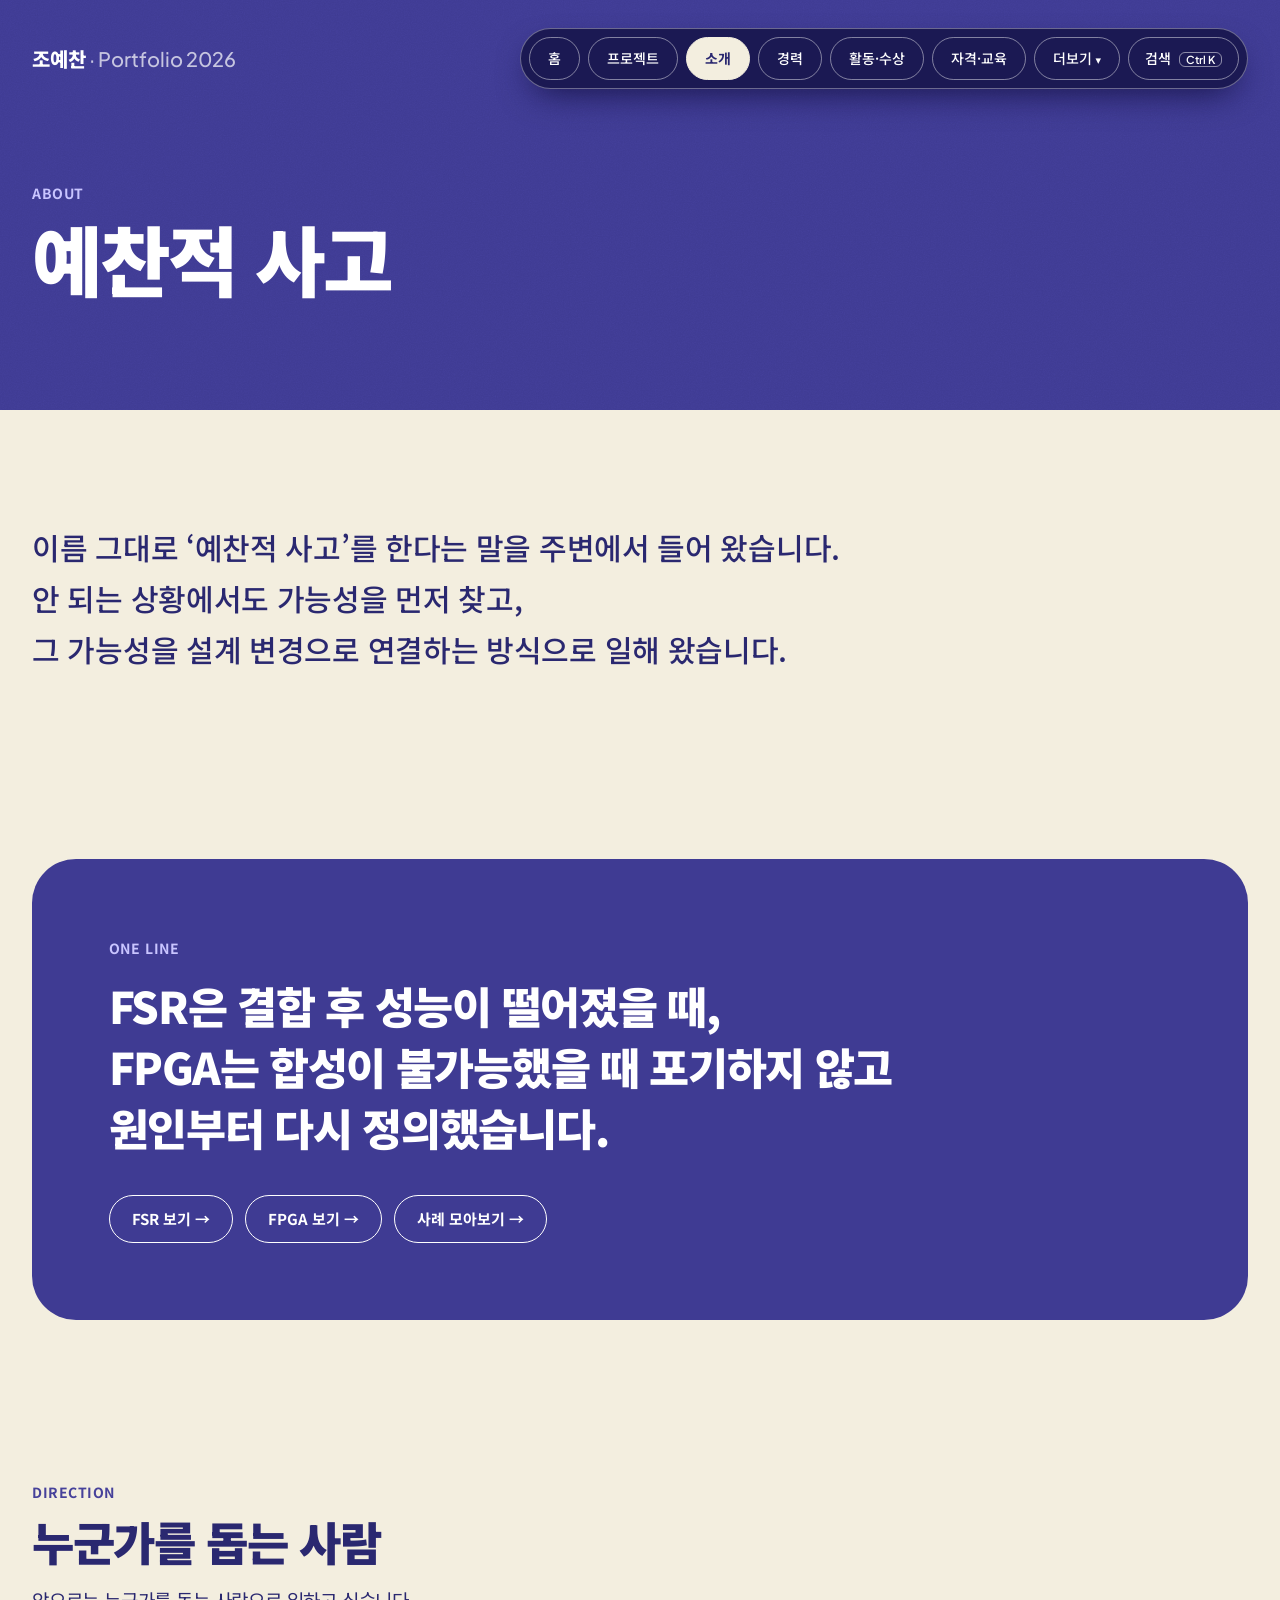
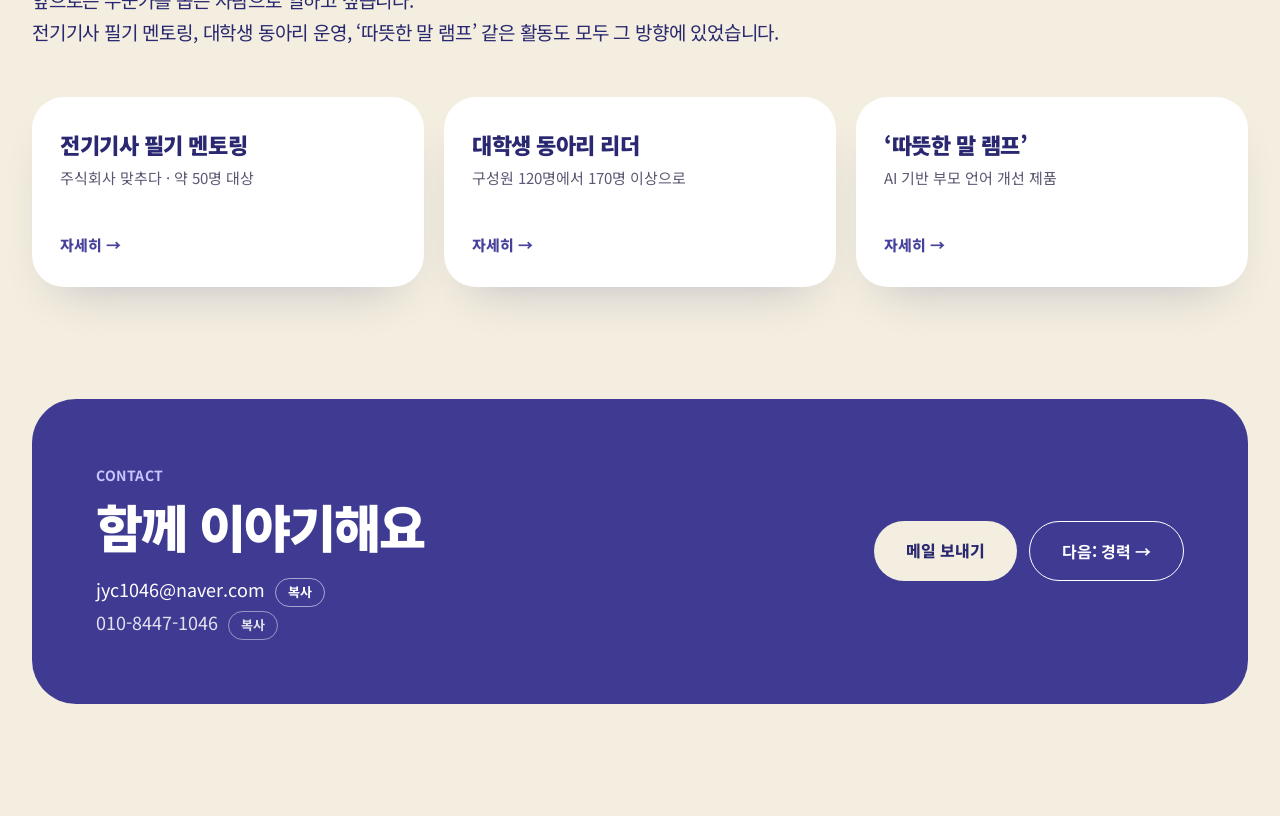
==== about.html @ 58391b8f "Add portfolio site" ====
<!doctype html>
<html lang="ko">
<head>
<meta charset="utf-8">
<meta name="viewport" content="width=device-width, initial-scale=1">
<title>조예찬 | 포트폴리오</title>
<meta name="description" content="RF·FPGA·반도체 소자·데이터 AI 프로젝트를 시뮬레이션과 실측으로 검증해 온 전기정보공학 학사 조예찬의 포트폴리오">
<link rel="preconnect" href="https://fonts.googleapis.com">
<link href="https://fonts.googleapis.com/css2?family=Noto+Sans+KR:wght@400;500;700;900&family=Plus+Jakarta+Sans:wght@500;700;800&display=swap" rel="stylesheet">
<link rel="stylesheet" href="style.css">
<link rel="stylesheet" href="extra.css">
</head>
<body data-page="about">
<div id="app"></div>
<noscript>이 사이트는 JavaScript가 필요합니다.</noscript>
<script src="data.js"></script>
<script src="data-extra.js"></script>
<script src="app.js"></script>
</body>
</html>
---- style.css ----
:root {
  color-scheme: light;
  --ground: #3F3B93;
  --cream: #F3EEDF;
  --ink: #2A2870;
  --text: #1C1B3A;
  --muted: #5B5873;
  --blue: #46419A;
  --line: #E4E0F3;
  --soft: #E6E3FA;
  --pass: #1F7A52;
  --pass-ink: #14583C;
  --pass-bg: #E3F5EC;
  --over: #C8372D;
  --over-bg: #FDECEA;
  --shadow: 0 24px 50px -24px rgba(42, 40, 112, .28);
  --font: "Noto Sans KR", "Pretendard", "Malgun Gothic", "Apple SD Gothic Neo", system-ui, sans-serif;
  --latin: "Plus Jakarta Sans", "Noto Sans KR", sans-serif;
}
* { box-sizing: border-box; }
html { scroll-behavior: smooth; scroll-padding-top: 24px; }
body { margin: 0; background: var(--cream); color: var(--text); font-family: var(--font); line-height: 1.75; font-size: 16px; word-break: keep-all; }
a { color: inherit; text-decoration: none; }
a:hover { opacity: .88; }
:focus-visible { outline: 3px solid #8E86FF; outline-offset: 3px; border-radius: 8px; }
img { max-width: 100%; display: block; }
h1, h2, h3, p, ul { margin: 0; }
.wrap { max-width: 1280px; margin: 0 auto; padding: 0 32px; }
.nb { display: inline-block; }

/* ---------- band (보라 상단) ---------- */
.band { position: relative; overflow: hidden; background: var(--ground); color: #fff; }
.band::after { content: ""; position: absolute; inset: 0; pointer-events: none; opacity: .13; mix-blend-mode: overlay;
  background-image: url("data:image/svg+xml;utf8,<svg xmlns='http://www.w3.org/2000/svg' width='300' height='300'><filter id='n'><feTurbulence type='fractalNoise' baseFrequency='.85' numOctaves='3' stitchTiles='stitch'/><feColorMatrix type='saturate' values='0'/></filter><rect width='300' height='300' filter='url(%23n)'/></svg>"); }
.band > .wrap { position: relative; z-index: 1; }
.deco { position: absolute; z-index: 0; right: 3%; top: 110px; bottom: -60px; width: 120px; height: calc(100% - 50px); }
@media (max-width: 1300px) { .deco { display: none; } }

.top { display: flex; align-items: center; justify-content: space-between; gap: 16px; flex-wrap: wrap; padding: 28px 0; }
.brand { font-family: var(--latin); font-weight: 800; font-size: 20px; }
.brand span { font-weight: 500; opacity: .7; }
.nav { position: relative; z-index: 3; display: flex; gap: 8px; flex-wrap: wrap; background: #1B1953; border: 1.5px solid rgba(255,255,255,.35); border-radius: 999px; padding: 8px; box-shadow: 0 14px 34px -12px rgba(10,8,50,.8); }
.nav a { color: #fff; border: 1.5px solid rgba(255,255,255,.45); border-radius: 999px; padding: 8px 18px; font-size: 14px; font-weight: 500; }
.nav a.on { color: var(--ink); background: var(--cream); border-color: var(--cream); font-weight: 700; }
.eyebrow { font-size: 14px; font-weight: 700; letter-spacing: .04em; color: #C9C5FF; }
.eyebrow.dark { color: var(--blue); }

.pagehead { padding: 64px 0 96px; }
.pagehead h1 { margin: 12px 0 14px; font-size: clamp(40px, 6vw, 88px); font-weight: 900; letter-spacing: -0.04em; line-height: 1.08; }
.pagehead p { max-width: 560px; font-size: 18px; color: rgba(255,255,255,.82); }

/* ---------- hero (home) ---------- */
.hero { padding: 64px 0 104px; }
.who { display: flex; align-items: center; gap: 18px; flex-wrap: wrap; }
.avatar { width: 88px; height: 88px; border-radius: 50%; object-fit: cover; object-position: center 15%; border: 3px solid var(--cream); box-shadow: 0 12px 30px -12px rgba(15,12,60,.6); background: #E6DFCB; }
.who b { display: block; font-size: 22px; font-weight: 900; letter-spacing: -0.02em; }
.pill-o { display: inline-block; margin-top: 4px; border: 1.5px solid rgba(255,255,255,.5); border-radius: 999px; padding: 3px 16px; font-size: 14px; font-weight: 500; }
.hero h1 { margin: 28px 0 24px; font-size: clamp(40px, 5.6vw, 80px); font-weight: 900; line-height: 1.12; letter-spacing: -0.035em; }
.hero .lead { max-width: 680px; margin-bottom: 28px; font-size: 18px; line-height: 1.85; color: rgba(255,255,255,.82); }
.tags-w { display: flex; gap: 10px; flex-wrap: wrap; margin-bottom: 40px; }
.tags-w span { background: rgba(255,255,255,.14); border-radius: 999px; padding: 5px 16px; font-size: 14px; font-weight: 700; }
.btns { display: flex; gap: 12px; flex-wrap: wrap; }
.btn { display: inline-block; border-radius: 999px; padding: 15px 32px; font-size: 16px; font-weight: 800; }
.btn.cream { background: var(--cream); color: var(--ink); }
.btn.line { color: #fff; border: 1.5px solid #fff; font-weight: 700; }
.btn.dark-line { color: var(--ink); border: 1.5px solid var(--ink); padding: 12px 26px; font-size: 15px; }
.btn:hover { transform: translateY(-1px); }

/* ---------- section ---------- */
section.sec { padding: 112px 0; }
section.sec.tight { padding: 72px 0 48px; }
section.sec.white { background: #fff; }
.sec h2.t { margin: 8px 0 14px; font-size: clamp(28px, 3.6vw, 48px); font-weight: 900; letter-spacing: -0.03em; color: var(--ink); line-height: 1.25; }
.sec .lead2 { max-width: 640px; font-size: 18px; color: #4A4763; margin-bottom: 48px; }

/* ---------- 직무별 보기 ---------- */
.dom { padding: 64px 0 24px; }
.dom-box { background: #fff; border-radius: 36px; padding: clamp(24px, 4vw, 48px); box-shadow: var(--shadow); }
.dom-box h2 { margin: 6px 0 20px; font-size: clamp(24px, 3vw, 36px); font-weight: 900; letter-spacing: -0.03em; color: var(--ink); line-height: 1.3; }
.chips { display: flex; gap: 10px; flex-wrap: wrap; }
.chip { font: inherit; cursor: pointer; border: 1.5px solid #CFCBE8; background: #fff; color: var(--ink); border-radius: 999px; padding: 10px 22px; font-size: 15px; font-weight: 700; transition: background .15s, color .15s, border-color .15s; }
.chip:hover { border-color: var(--ground); }
.chip[aria-pressed="true"] { background: var(--ground); border-color: var(--ground); color: #fff; }
.dom-out { margin-top: 24px; min-height: 84px; padding: 20px 24px; border-radius: 22px; background: #F3F1FC; }
.dom-out b { display: block; font-size: 15px; color: var(--blue); margin-bottom: 4px; }
.dom-out p { font-size: 16px; color: #3A3856; }
.dom-out a { color: var(--ground); font-weight: 800; }
.dom-mini { margin-bottom: 36px; }

/* 직무 필터가 걸리면 관련 없는 항목은 흐려진다 */
[data-d] { transition: opacity .25s, filter .25s, transform .25s; }
[data-d].dim { opacity: .25; filter: grayscale(.7); }
[data-d].hit { transform: translateY(-2px); }

/* ---------- loop ---------- */
.loop { position: relative; max-width: 900px; padding-bottom: 56px; }
.loop-g { display: grid; grid-template-columns: repeat(4, minmax(0, 1fr)); align-items: center; }
.loop-g div { margin: 0 10px; text-align: center; padding: 16px 4px; border-radius: 999px; font-size: clamp(13px, 1.6vw, 18px); font-weight: 800; white-space: nowrap; color: var(--ink); border: 2px solid var(--ink); }
.loop-g div.last { background: #CFF3E0; color: var(--pass-ink); border-color: var(--pass); }
.loop .back { position: absolute; left: 12.5%; right: 12.5%; bottom: 32px; height: 24px; border: 2px dashed var(--over); border-top: none; border-radius: 0 0 20px 20px; }
.loop .cap { position: absolute; left: 0; right: 0; bottom: 0; text-align: center; font-size: 14px; font-weight: 700; color: var(--over); }

/* ---------- stats ---------- */
/* 한 줄 배치: 폭이 모자라면 옆으로 스크롤됩니다 */
.stats, .mgrid { display: grid; grid-auto-flow: column; gap: 20px; overflow-x: auto; padding: 8px 4px 28px; margin: -8px -4px -12px; scroll-snap-type: x proximity; scrollbar-width: thin; }
.stats { grid-auto-columns: minmax(212px, 1fr); }
.stats > *, .mgrid > * { scroll-snap-align: start; }
.stat { background: #fff; border-radius: 28px; padding: 28px 26px 24px; box-shadow: var(--shadow); }
.stat .n { font-family: var(--latin); font-size: 28px; font-weight: 900; letter-spacing: -0.03em; color: var(--ink); line-height: 1.2; }
.stat .l { margin: 6px 0 20px; font-size: 14px; color: var(--muted); min-height: 42px; line-height: 1.5; }
.bar { position: relative; height: 12px; border-radius: 999px; background: #EFEAF8; margin-bottom: 10px; }
.bar i { display: block; height: 100%; border-radius: 999px; background: var(--pass); animation: grow 1.1s cubic-bezier(.2,.7,.2,1) both; }
.bar i.over { background: var(--over); } .bar i.blue { background: var(--blue); }
.bar b { position: absolute; top: -6px; bottom: -6px; width: 2px; border-radius: 2px; background: var(--text); }
.bar b.over { background: var(--over); }
@keyframes grow { from { width: 0; } }
.axis { display: flex; justify-content: space-between; gap: 8px; font-size: 12px; color: #6B6785; }
.axis em { font-style: normal; font-weight: 700; color: var(--text); }
.axis em.over { color: var(--over); }

/* ---------- project list (home) ---------- */
.prow { display: flex; flex-wrap: wrap; gap: 12px 32px; align-items: center; padding: 30px 0; border-top: 1.5px solid var(--line); }
.prow .no { flex: 0 0 56px; font-family: var(--latin); font-weight: 800; font-size: 20px; color: var(--blue); }
.prow .tt { flex: 1 1 320px; min-width: 0; }
.prow .tt b { display: block; font-size: clamp(20px, 2.4vw, 28px); font-weight: 900; letter-spacing: -0.02em; color: var(--ink); }
.prow .tt span { font-size: 15px; color: var(--muted); }
.prow .rs { flex: 1 1 300px; min-width: 0; font-size: 15px; font-weight: 700; color: var(--pass-ink); }
.prow .ar { font-size: 22px; color: var(--ink); }
.plist { display: flex; flex-direction: column; border-bottom: 1.5px solid var(--line); }

/* ---------- project cards ---------- */
.cards { display: grid; grid-template-columns: repeat(auto-fit, minmax(min(100%, 480px), 1fr)); gap: 32px; }
.card { display: flex; flex-direction: column; border-radius: 36px; padding: 16px 16px 32px; box-shadow: 0 30px 60px -28px rgba(42,40,112,.35); background: #fff; color: var(--text); }
.card.dark { background: var(--ground); color: #fff; }
.card .ph { position: relative; aspect-ratio: 16 / 10; border-radius: 24px; overflow: hidden; background: #EFEAF8; }
.card.dark .ph { background: rgba(255,255,255,.12); }
.card .ph img { position: absolute; inset: 0; width: 100%; height: 100%; object-fit: cover; }
.card .bd { padding: 28px 16px 0; display: flex; flex-direction: column; gap: 14px; }
.meta { display: flex; align-items: center; gap: 12px; flex-wrap: wrap; }
.meta .no { font-family: var(--latin); font-weight: 800; font-size: 15px; opacity: .6; }
.role { display: inline-block; border-radius: 999px; padding: 3px 14px; font-size: 13px; font-weight: 700; background: var(--soft); color: var(--ink); }
.card.dark .role { background: var(--cream); }
.meta .dt { font-size: 14px; opacity: .7; }
.card h2 { font-size: 28px; font-weight: 900; letter-spacing: -0.02em; line-height: 1.3; }
.card p { font-size: 16px; opacity: .88; }
.res { border-radius: 16px; padding: 12px 18px; font-size: 15px; font-weight: 700; background: var(--pass-bg); color: var(--pass-ink); }
.card.dark .res { background: #CFF3E0; }
.tg { display: flex; gap: 8px; flex-wrap: wrap; }
.tg span { border-radius: 999px; padding: 3px 14px; font-size: 13px; font-weight: 700; border: 1.5px solid #CFCBE8; }
.card.dark .tg span { border-color: rgba(255,255,255,.45); }
.card .more { font-size: 15px; font-weight: 800; margin-top: 6px; }
.dtags { display: flex; gap: 6px; flex-wrap: wrap; }
.dtags i { font-style: normal; font-size: 12px; font-weight: 800; color: var(--blue); background: #EEEBFB; border-radius: 6px; padding: 0 8px; }
.card.dark .dtags i { background: rgba(255,255,255,.18); color: #fff; }

/* ---------- more / contact ---------- */
.mgrid { grid-auto-columns: minmax(176px, 1fr); }
.mcard { display: flex; flex-direction: column; justify-content: space-between; gap: 24px; min-height: 170px; background: var(--ground); color: #fff; border-radius: 28px; padding: 22px; }
.mcard b { display: block; font-size: 20px; font-weight: 900; letter-spacing: -0.02em; line-height: 1.35; }
.mcard span { font-size: 15px; opacity: .8; }
.mcard em { font-style: normal; font-size: 15px; font-weight: 800; }
.contact { padding: 0 0 112px; }
.cbox { background: var(--ground); color: #fff; border-radius: 44px; padding: clamp(32px, 5vw, 72px); display: flex; flex-wrap: wrap; gap: 32px; align-items: center; justify-content: space-between; }
.cbox h2 { margin: 10px 0 18px; font-size: clamp(30px, 4vw, 56px); font-weight: 900; letter-spacing: -0.035em; line-height: 1.15; }
.cbox .li { font-size: 18px; }
.cbox .li.s { opacity: .85; }
.copy { font: inherit; cursor: pointer; background: transparent; border: 1.5px solid rgba(255,255,255,.55); color: #fff; border-radius: 999px; padding: 2px 12px; margin-left: 10px; font-size: 13px; font-weight: 700; }
.copy:hover { background: rgba(255,255,255,.14); }

/* ---------- 상세 ---------- */
.dhead { padding: 40px 0 72px; max-width: 960px; }
.dhead h1 { margin: 18px 0; font-size: clamp(34px, 5vw, 68px); font-weight: 900; letter-spacing: -0.035em; line-height: 1.12; }
.dhead p { font-size: 18px; color: rgba(255,255,255,.85); max-width: 700px; margin-bottom: 24px; }
.dhead .tg span { border-color: rgba(255,255,255,.5); font-size: 14px; }
.dhead .role { background: var(--cream); }
.dhead .sub { font-size: 14px; opacity: .75; margin-left: 10px; }
.kpis { margin-top: -40px; position: relative; z-index: 2; display: grid; grid-template-columns: repeat(auto-fit, minmax(220px, 1fr)); gap: 16px; }
.kpi { background: #fff; border-radius: 24px; padding: 22px 24px; box-shadow: 0 24px 50px -24px rgba(42,40,112,.3); }
.kpi .n { font-family: var(--latin); font-size: 30px; font-weight: 900; letter-spacing: -0.03em; color: var(--ink); }
.kpi .n.pass { color: var(--pass); }
.kpi .l { font-size: 14px; color: var(--muted); }
.kpi .bar { margin-top: 14px; }
.steps { max-width: 880px; margin: 0 auto; padding: 88px 0 24px; }
.step { display: flex; gap: 28px; }
.step .rail { display: flex; flex-direction: column; align-items: center; flex: 0 0 28px; }
.step .dot { width: 28px; height: 28px; border-radius: 50%; border: 5px solid var(--blue); background: #fff; }
.step .rail s { flex: 1; width: 2px; background: #D8D3EA; min-height: 24px; }
.step .bd { padding-bottom: 44px; flex: 1; min-width: 0; }
.step h3 { font-size: 13px; font-weight: 800; letter-spacing: .08em; color: var(--blue); margin-bottom: 6px; }
.step p { font-size: 18px; white-space: pre-line; }
.step.cause .dot, .step.over .dot { border-color: var(--over); } .step.cause h3, .step.over h3 { color: var(--over); }
.step.result .dot { border-color: var(--pass); background: var(--pass); } .step.result h3 { color: var(--pass); }
.dsec { padding: 72px 0 24px; }
.dsec h2 { margin: 8px 0 28px; font-size: clamp(26px, 3vw, 40px); font-weight: 900; letter-spacing: -0.03em; color: var(--ink); }
.dsec .lead3 { max-width: 720px; margin: -10px 0 36px; font-size: 17px; color: #4A4763; }
.gal { display: grid; grid-template-columns: repeat(auto-fit, minmax(min(100%, 380px), 1fr)); gap: 24px; }
.gal figure { margin: 0; }
.gal .gph { position: relative; aspect-ratio: 3 / 2; border-radius: 28px; overflow: hidden; background: var(--soft); }
.gal .gph img { position: absolute; inset: 0; width: 100%; height: 100%; object-fit: cover; cursor: zoom-in; }
.gal figcaption { margin-top: 10px; font-size: 15px; font-weight: 700; color: var(--ink); }
.gnote { margin-top: 24px; max-width: 760px; font-size: 16px; color: #4A4763; }
.ba { display: grid; grid-template-columns: repeat(auto-fit, minmax(min(100%, 420px), 1fr)); gap: 24px; }
.ba > div { border-radius: 32px; padding: 32px 32px 28px; }
.ba .b { background: var(--over-bg); } .ba .a { background: var(--pass-bg); }
.ba .tag { display: inline-block; border-radius: 999px; padding: 3px 14px; font-size: 13px; font-weight: 800; color: #fff; }
.ba .b .tag { background: var(--over); } .ba .a .tag { background: var(--pass); }
.ba h3 { margin: 14px 0 8px; font-size: 24px; font-weight: 900; letter-spacing: -0.02em; }
.ba .b h3 { color: #7F1F18; } .ba .a h3 { color: var(--pass-ink); }
.ba p { font-size: 15px; line-height: 1.8; }
.pipe { display: flex; flex-wrap: wrap; gap: 12px; }
.pipe div { display: flex; align-items: center; gap: 12px; background: #fff; border-radius: 999px; padding: 12px 24px 12px 14px; box-shadow: 0 14px 34px -20px rgba(42,40,112,.35); font-size: 15px; font-weight: 700; color: var(--ink); }
.pipe span { flex: 0 0 28px; height: 28px; border-radius: 50%; background: var(--ground); color: #fff; font-family: var(--latin); font-size: 13px; font-weight: 800; display: flex; align-items: center; justify-content: center; }
.issues { display: grid; grid-template-columns: repeat(auto-fit, minmax(min(100%, 360px), 1fr)); gap: 20px; }
.issue { background: #fff; border-radius: 28px; padding: 28px; box-shadow: 0 24px 50px -28px rgba(42,40,112,.3); display: flex; flex-direction: column; gap: 14px; }
.issue h3 { font-size: 20px; font-weight: 900; letter-spacing: -0.02em; color: var(--ink); line-height: 1.4; }
.issue small { display: block; font-size: 12px; font-weight: 800; letter-spacing: .08em; }
.issue .p small { color: var(--over); } .issue .f small { color: var(--blue); }
.issue p { font-size: 15px; color: #3A3856; }
.issue .r { background: var(--pass-bg); border-radius: 14px; padding: 10px 14px; font-size: 14px; font-weight: 700; color: var(--pass-ink); }
.endband { background: var(--ground); color: #fff; border-radius: 40px; padding: clamp(28px, 5vw, 64px); }
.endband .eyebrow { margin-bottom: 14px; }
.endband p.big { font-size: clamp(20px, 2.4vw, 30px); font-weight: 700; line-height: 1.55; letter-spacing: -0.01em; max-width: 900px; }
.endband ul { padding-left: 20px; font-size: 16px; line-height: 1.9; opacity: .92; }
.endband h3 { font-size: 22px; font-weight: 900; margin-bottom: 10px; }
.two { display: grid; grid-template-columns: repeat(auto-fit, minmax(min(100%, 380px), 1fr)); gap: 32px 56px; margin-top: 20px; }
.endband .btns { margin-top: 32px; }
.endband .btn { padding: 14px 30px; font-size: 15px; }
#lb { width: min(1100px, calc(100% - 20px)); border: none; border-radius: 20px; padding: 16px; text-align: center; }
#lb img { margin: 0 auto; max-height: 78vh; width: auto; border-radius: 12px; }
#lb p { margin-top: 10px; color: var(--muted); }
#lb::backdrop { background: rgba(8,14,28,.6); }

/* ---------- 목록형 페이지 ---------- */
.rows { display: flex; flex-direction: column; gap: 32px; }
.row { display: flex; flex-wrap: wrap; gap: 20px 56px; background: #fff; border-radius: 36px; padding: clamp(28px, 4vw, 56px); box-shadow: 0 30px 60px -32px rgba(42,40,112,.3); }
.row .when { flex: 0 0 220px; }
.row .when b { display: block; font-family: var(--latin); font-size: 22px; font-weight: 800; color: var(--blue); }
.row .when .role { margin-top: 10px; }
.row .bd { flex: 1 1 440px; min-width: 0; }
.row h2 { font-size: clamp(22px, 2.6vw, 32px); font-weight: 900; letter-spacing: -0.025em; color: var(--ink); line-height: 1.35; margin-bottom: 12px; }
.row p { font-size: 18px; color: #3A3856; }
.awards { display: grid; grid-template-columns: repeat(auto-fit, minmax(min(100%, 300px), 1fr)); gap: 24px; }
.award { display: flex; flex-direction: column; gap: 20px; min-height: 240px; background: var(--ground); color: #fff; border-radius: 36px; padding: 32px; }
.award .w { font-family: var(--latin); font-size: 16px; font-weight: 700; opacity: .8; }
.award b { font-size: 26px; font-weight: 900; line-height: 1.4; letter-spacing: -0.02em; }
.award span { margin-top: auto; font-size: 15px; opacity: .8; }
.club { background: #fff; border-radius: 36px; padding: clamp(28px, 4vw, 56px); box-shadow: 0 30px 60px -32px rgba(42,40,112,.3); }
.club .w { font-family: var(--latin); font-size: 20px; font-weight: 800; color: var(--blue); }
.club p { margin-top: 12px; max-width: 860px; font-size: 19px; color: #3A3856; }
.club .ks { display: grid; grid-template-columns: repeat(auto-fit, minmax(min(100%, 180px), 1fr)); gap: 16px; margin-top: 36px; }
.club .ks div { background: #F3EEFA; border-radius: 24px; padding: 20px 22px; }
.club .ks b { display: block; font-family: var(--latin); font-size: 26px; font-weight: 900; letter-spacing: -0.03em; color: var(--ink); }
.club .ks span { font-size: 14px; color: var(--muted); }
.etc { display: flex; gap: 12px; flex-wrap: wrap; }
.etc div { background: #fff; border-radius: 999px; padding: 12px 24px; font-size: 16px; font-weight: 700; color: var(--ink); box-shadow: 0 12px 30px -18px rgba(42,40,112,.3); }
.certs { background: #fff; border-radius: 36px; padding: 8px clamp(24px, 4vw, 56px); box-shadow: 0 30px 60px -32px rgba(42,40,112,.3); }
.cert { display: flex; flex-wrap: wrap; gap: 8px 32px; align-items: baseline; justify-content: space-between; padding: 22px 0; border-bottom: 1.5px solid #ECE8F6; }
.cert:last-child { border-bottom: none; }
.cert b { flex: 1 1 280px; font-size: 20px; font-weight: 800; color: var(--ink); letter-spacing: -0.01em; }
.cert span { font-size: 15px; color: var(--muted); }
.cert time { flex: 0 0 120px; font-family: var(--latin); font-size: 15px; font-weight: 700; color: var(--blue); text-align: right; }
.edus { display: grid; grid-template-columns: repeat(auto-fit, minmax(min(100%, 340px), 1fr)); gap: 24px; }
.edu { background: var(--ground); color: #fff; border-radius: 32px; padding: 30px; display: flex; flex-direction: column; gap: 10px; }
.edu .m { display: flex; gap: 12px; flex-wrap: wrap; align-items: center; font-size: 14px; opacity: .85; }
.edu .m b { font-family: var(--latin); font-weight: 700; }
.edu .m i { font-style: normal; border: 1.5px solid rgba(255,255,255,.5); border-radius: 999px; padding: 0 12px; font-weight: 700; }
.edu h3 { font-size: 22px; font-weight: 900; letter-spacing: -0.02em; line-height: 1.4; }
.edu p { font-size: 15px; opacity: .85; }

/* about */
.about-p { max-width: 860px; font-size: clamp(20px, 2.4vw, 30px); font-weight: 500; line-height: 1.7; letter-spacing: -0.01em; color: var(--ink); }
.oneline { background: var(--ground); color: #fff; border-radius: 44px; padding: clamp(32px, 6vw, 88px); }
.oneline p { margin-top: 16px; max-width: 960px; font-size: clamp(24px, 3.4vw, 46px); font-weight: 900; line-height: 1.4; letter-spacing: -0.03em; }
.oneline .btns { margin-top: 36px; }
.oneline .btn { padding: 10px 22px; font-size: 15px; }
.lcards { display: grid; grid-template-columns: repeat(auto-fit, minmax(min(100%, 280px), 1fr)); gap: 20px; }
.lcard { display: flex; flex-direction: column; justify-content: space-between; gap: 28px; min-height: 190px; background: #fff; border-radius: 32px; padding: 28px; box-shadow: 0 24px 50px -28px rgba(42,40,112,.3); }
.lcard b { display: block; font-size: 22px; font-weight: 900; letter-spacing: -0.02em; color: var(--ink); }
.lcard span { font-size: 15px; color: var(--muted); }
.lcard em { font-style: normal; font-size: 15px; font-weight: 800; color: var(--blue); }

.next { background: var(--ground); color: #fff; border-radius: 44px; padding: clamp(32px, 5vw, 64px); display: flex; flex-wrap: wrap; gap: 24px; align-items: center; justify-content: space-between; }
.next b { font-size: clamp(22px, 2.6vw, 32px); font-weight: 900; letter-spacing: -0.02em; }

@media (max-width: 720px) {
  section.sec { padding: 68px 0; }
  .wrap { padding: 0 20px; }
  .step { gap: 18px; }
  .row .when { flex-basis: 100%; }
}
@media (prefers-reduced-motion: reduce) {
  *, *::before, *::after { animation: none !important; transition: none !important; }
  html { scroll-behavior: auto; }
}
@media print {
  .nav, .btns, .dom, .copy { display: none; }
  .band { background: #fff !important; color: #000; }
  .band::after { display: none; }
  section.sec { padding: 24px 0; break-inside: avoid; }
}
---- extra.css ----
/* 기능별 추가 스타일: 더보기, 검색, 검증 배지, 역할 박스, Q&A, 사례, 매트릭스, 타임라인, 증빙, 발표 모드, 한 장 요약 */

/* 더보기 메뉴와 검색 버튼 */
.nav details.more { position: relative; }
.nav details.more summary { list-style: none; cursor: pointer; color: #fff; border: 1.5px solid rgba(255,255,255,.45); border-radius: 999px; padding: 8px 18px; font-size: 14px; font-weight: 500; }
.nav details.more summary::-webkit-details-marker { display: none; }
.nav details.more summary::after { content: " ▾"; font-size: 11px; }
.nav details.more summary.on { background: var(--cream); color: var(--ink); border-color: var(--cream); font-weight: 700; }
.nav .menu { position: absolute; z-index: 20; right: 0; top: calc(100% + 12px); min-width: 250px; background: #1B1953; border: 1.5px solid rgba(255,255,255,.35); border-radius: 22px; padding: 8px; box-shadow: 0 24px 50px -12px rgba(10,8,50,.8); display: flex; flex-direction: column; }
.nav .menu a { border: 0; border-radius: 14px; padding: 10px 14px; font-size: 14px; }
.nav .menu a:hover { background: rgba(255,255,255,.12); opacity: 1; }
.sbtn { font: inherit; cursor: pointer; background: transparent; color: #fff; border: 1.5px solid rgba(255,255,255,.45); border-radius: 999px; padding: 8px 16px; font-size: 14px; font-weight: 500; }
.sbtn kbd { font: 600 11px var(--latin); border: 1px solid rgba(255,255,255,.5); border-radius: 6px; padding: 0 6px; margin-left: 4px; }

/* ② 검증 수준 배지 */
.vbs { display: inline-flex; gap: 6px; flex-wrap: wrap; vertical-align: middle; margin-left: 6px; }
.vb { display: inline-block; border-radius: 999px; padding: 0 12px; font-size: 12.5px; font-weight: 800; border: 1.5px solid var(--ink); color: var(--ink); background: #fff; line-height: 1.7; }
.vb.pass { background: var(--pass-bg); border-color: var(--pass); color: var(--pass-ink); }
.card.dark .vb { background: transparent; border-color: rgba(255,255,255,.6); color: #fff; }
.card.dark .vb.pass { background: #CFF3E0; border-color: #CFF3E0; color: var(--pass-ink); }
.card .vbs { margin-left: 0; }
.case .vbs { margin-left: 0; }

/* ③ 역할 · 검증 박스 */
.info { margin-top: 28px; display: grid; grid-template-columns: repeat(auto-fit, minmax(min(100%, 380px), 1fr)); gap: 20px; }
.ibox { background: #fff; border-radius: 28px; padding: 28px 30px; box-shadow: 0 24px 50px -28px rgba(42,40,112,.3); }
.ibox small { font-size: 12px; font-weight: 800; letter-spacing: .08em; color: var(--blue); }
.ibox p { font-size: 16px; color: #3A3856; }
.ibox .who2 { margin: 8px 0 10px; font-size: 17px; color: var(--ink); }
.ibox ul { padding-left: 20px; margin: 0; font-size: 16px; color: #3A3856; line-height: 1.85; }
.ibox .oth { margin-top: 10px; font-size: 14px; color: var(--muted); }

/* ⑧ 예상 질문 */
.draft { margin-left: 10px; font-size: 12px; font-weight: 700; color: #7A6B2E; background: #FFF4CC; border-radius: 999px; padding: 1px 10px; letter-spacing: 0; }
.qa details { background: #fff; border-radius: 22px; padding: 4px 26px; margin-bottom: 12px; box-shadow: 0 16px 36px -24px rgba(42,40,112,.3); }
.qa summary { cursor: pointer; list-style: none; padding: 18px 0; font-size: 18px; font-weight: 800; color: var(--ink); display: flex; justify-content: space-between; gap: 16px; }
.qa summary::-webkit-details-marker { display: none; }
.qa summary::after { content: "+"; font-size: 24px; line-height: 1; color: var(--blue); }
.qa details[open] summary::after { content: "−"; }
.qa details p { padding: 0 0 22px; font-size: 17px; color: #3A3856; max-width: 880px; }

/* 이전 · 다음 */
.pn { display: grid; grid-template-columns: 1fr 1fr; gap: 16px; }
.pn a { display: block; background: #fff; border-radius: 24px; padding: 20px 24px; box-shadow: 0 16px 36px -24px rgba(42,40,112,.3); }
.pn small { display: block; font-size: 13px; color: var(--muted); }
.pn b { font-size: 17px; font-weight: 800; color: var(--ink); line-height: 1.4; }
@media (max-width: 640px) { .pn { grid-template-columns: 1fr; } }

/* ④ 사례 모음 */
.cases { display: flex; flex-direction: column; gap: 24px; }
.case { display: block; background: #fff; border-radius: 32px; padding: clamp(22px, 3vw, 36px); box-shadow: 0 24px 50px -28px rgba(42,40,112,.3); }
.case .ch { display: flex; flex-wrap: wrap; align-items: center; gap: 12px; margin-bottom: 18px; }
.case .ch .no { font-family: var(--latin); font-weight: 800; color: var(--blue); }
.case .ch b { font-size: 22px; font-weight: 900; letter-spacing: -0.02em; color: var(--ink); }
.cg { display: grid; grid-template-columns: 1fr auto 1fr auto 1fr; gap: 14px; align-items: stretch; }
.cp { border-radius: 20px; padding: 18px 20px; background: #F3F1FC; }
.cp.cc { background: var(--over-bg); } .cp.cr { background: var(--pass-bg); }
.cp small { display: block; font-size: 12px; font-weight: 800; letter-spacing: .08em; color: var(--blue); margin-bottom: 4px; }
.cp.cc small { color: var(--over); } .cp.cr small { color: var(--pass); }
.cp p { font-size: 14.5px; line-height: 1.7; color: #2E2C46; }
.ca { align-self: center; font-size: 22px; color: var(--ink); }
@media (max-width: 900px) { .cg { grid-template-columns: 1fr; } .ca { transform: rotate(90deg); justify-self: center; } }

/* ⑤ 도구 매트릭스 */
.mx-wrap { overflow-x: auto; background: #fff; border-radius: 28px; box-shadow: 0 24px 50px -28px rgba(42,40,112,.3); }
.mx { width: 100%; border-collapse: collapse; min-width: 760px; }
.mx th, .mx td { padding: 14px 16px; text-align: center; border-bottom: 1.5px solid #EEEAF8; }
.mx thead th { vertical-align: bottom; font-size: 13px; color: var(--muted); font-weight: 700; }
.mx thead th a { display: block; }
.mx thead th span { display: block; font-size: 12.5px; font-weight: 600; line-height: 1.4; margin-top: 2px; color: var(--ink); }
.mx tbody th { text-align: left; font-size: 16px; font-weight: 800; color: var(--ink); position: sticky; left: 0; background: #fff; }
.mx .dot { color: var(--ground); font-size: 20px; }
.mx td span { color: #CFCBE8; }
.mx tr.sel th, .mx tr.sel td { background: #F3F1FC; }

/* ⑥ 타임라인 */
body[data-page="timeline"] section.sec { padding: 40px 0 24px; }
body[data-page="timeline"] .pagehead { padding: 40px 0 56px; }
body[data-page="timeline"] .contact { padding-bottom: 64px; }
#tlf { margin-bottom: 20px !important; }
.yr { display: grid; grid-template-columns: 96px 1fr; gap: 16px; padding: 18px 0; border-top: 1.5px solid var(--line); }
.yr:first-of-type { border-top: 0; }
.yr h2 { font-family: var(--latin); font-size: 30px; font-weight: 800; color: var(--blue); letter-spacing: -0.03em; line-height: 1.2; }
.yl { display: flex; flex-direction: column; gap: 8px; }
.ev { display: flex; flex-wrap: wrap; align-items: baseline; gap: 4px 16px; background: #fff; border-radius: 16px; padding: 10px 20px; border-left: 6px solid var(--blue); box-shadow: 0 14px 30px -22px rgba(42,40,112,.35); }
.ev.k-career { border-left-color: var(--pass); } .ev.k-award { border-left-color: #C98A1B; } .ev.k-edu { border-left-color: #8E86FF; }
.ev .w { flex: 0 0 150px; font-family: var(--latin); font-size: 14px; font-weight: 700; color: var(--muted); }
.ev b { flex: 1 1 260px; font-size: 17px; font-weight: 800; color: var(--ink); }
.ev .s { font-size: 14px; color: var(--muted); }
.ev i { font-style: normal; font-size: 12px; font-weight: 800; color: var(--blue); background: #EEEBFB; border-radius: 999px; padding: 0 10px; }
@media (max-width: 720px) { .yr { grid-template-columns: 1fr; gap: 10px; } .yr h2 { font-size: 30px; } .ev .w { flex-basis: 100%; } }

/* ⑪ 증빙 */
.evs { display: grid; grid-template-columns: repeat(auto-fit, minmax(min(100%, 320px), 1fr)); gap: 20px; }
.evc { display: flex; flex-direction: column; gap: 6px; background: #fff; border-radius: 28px; padding: 26px 28px; box-shadow: 0 24px 50px -28px rgba(42,40,112,.3); }
.evc b { font-size: 19px; font-weight: 900; letter-spacing: -0.02em; color: var(--ink); line-height: 1.4; }
.evc span { font-size: 14px; color: var(--muted); }
.evc i { font-style: normal; font-size: 12.5px; font-weight: 800; color: var(--blue); }
.evc em { margin-top: auto; padding-top: 14px; font-style: normal; font-size: 15px; font-weight: 800; color: var(--blue); }
.evc.pending { opacity: .55; pointer-events: none; }
code { background: #EEEBFB; border-radius: 6px; padding: 0 6px; font-size: .92em; }

/* ⑨ 검색 */
#sdlg { width: min(640px, calc(100% - 24px)); margin-top: 12vh; border: none; border-radius: 26px; padding: 0; background: #fff; box-shadow: 0 40px 100px rgba(0,0,0,.4); }
#sdlg::backdrop { background: rgba(8,14,28,.55); }
.s-in { display: flex; gap: 10px; padding: 16px; border-bottom: 1.5px solid var(--line); }
.s-in input { flex: 1; font: inherit; font-size: 18px; border: 0; outline: 0; padding: 8px 10px; color: var(--text); background: transparent; }
.s-in button { font: inherit; cursor: pointer; border: 1.5px solid #CFCBE8; background: #fff; border-radius: 999px; padding: 4px 14px; font-size: 12px; font-weight: 700; color: var(--muted); }
#sr { list-style: none; margin: 0; padding: 8px; max-height: 52vh; overflow: auto; }
#sr li a { display: grid; grid-template-columns: 70px 1fr; gap: 2px 12px; padding: 10px 14px; border-radius: 14px; }
#sr li[aria-selected="true"] a, #sr li a:hover { background: #F3F1FC; opacity: 1; }
#sr i { grid-row: span 2; align-self: center; font-style: normal; font-size: 12px; font-weight: 800; color: var(--blue); }
#sr b { font-size: 16px; font-weight: 800; color: var(--ink); }
#sr span { font-size: 13px; color: var(--muted); }
#sr .none { padding: 20px; color: var(--muted); }
.s-h { padding: 8px 20px 14px; font-size: 12.5px; color: var(--muted); }

/* ⑦ 발표 모드 */
.pres { position: fixed; inset: 0; z-index: 100; background: var(--ground); color: #fff; display: flex; flex-direction: column; outline: none; }
.pres-top { display: flex; align-items: center; justify-content: space-between; gap: 16px; padding: 18px 28px; font-size: 15px; }
.pres-top b { font-weight: 800; }
.pres-top button, .pres-bot button { font: inherit; cursor: pointer; background: transparent; color: #fff; border: 1.5px solid rgba(255,255,255,.55); border-radius: 999px; padding: 8px 20px; font-size: 14px; font-weight: 700; }
.pres-bot button:disabled { opacity: .3; cursor: default; }
.pres-body { flex: 1; display: flex; align-items: center; justify-content: center; padding: 24px clamp(24px, 8vw, 140px); overflow: auto; }
.pres-body > div { max-width: 1000px; width: 100%; }
.ps-t h2 { margin: 18px 0; font-size: clamp(40px, 6vw, 84px); font-weight: 900; letter-spacing: -0.04em; line-height: 1.1; }
.ps-t p { font-size: clamp(18px, 2vw, 26px); color: rgba(255,255,255,.85); margin-bottom: 22px; }
.ps-t .tg span { border-color: rgba(255,255,255,.55); }
.ps-t .role { background: var(--cream); }
.ps-k { display: grid; grid-template-columns: repeat(auto-fit, minmax(240px, 1fr)); gap: 20px; }
.ps-k div { background: rgba(255,255,255,.12); border-radius: 28px; padding: 32px; }
.ps-k b { display: block; font-family: var(--latin); font-size: clamp(30px, 4vw, 52px); font-weight: 900; letter-spacing: -0.03em; color: #7FE0B0; }
.ps-k b.ink { color: #fff; }
.ps-k span { font-size: 17px; opacity: .85; }
.ps-s small { display: block; font-size: 16px; font-weight: 800; letter-spacing: .1em; color: #C9C5FF; margin-bottom: 14px; }
.ps-s p { font-size: clamp(24px, 3.2vw, 44px); font-weight: 700; line-height: 1.5; letter-spacing: -0.02em; white-space: pre-line; }
.ps-s p span { font-size: 20px; font-weight: 400; opacity: .85; }
.ps-s.cause small, .ps-s.over small { color: #FF9C93; } .ps-s.result small { color: #7FE0B0; }
.pres-bot { display: flex; align-items: center; gap: 20px; padding: 18px 28px 26px; }
.pres-prog { flex: 1; height: 6px; background: rgba(255,255,255,.2); border-radius: 999px; overflow: hidden; }
.pres-prog i { display: block; height: 100%; background: var(--cream); transition: width .25s; }

/* ⑩ 한 장 요약 */
.sheet-bar { display: flex; justify-content: space-between; align-items: center; max-width: 840px; margin: 0 auto; padding: 20px; }
.sheet-bar a { font-weight: 700; color: var(--ink); }
.sheet-bar button { font: inherit; cursor: pointer; background: var(--ground); color: #fff; border: 0; border-radius: 999px; padding: 10px 22px; font-weight: 800; }
.sheet { max-width: 840px; margin: 0 auto 60px; background: #fff; border-radius: 12px; padding: 44px 48px; box-shadow: var(--shadow); font-size: 13.5px; line-height: 1.6; }
.sheet h1 { font-size: 30px; font-weight: 900; color: var(--ink); }
.sheet header p { color: var(--muted); }
.sheet .one { margin-top: 8px; color: var(--text); font-size: 14px; }
.sheet h2 { margin: 20px 0 8px; padding-bottom: 4px; border-bottom: 1.5px solid var(--ink); font-size: 14px; font-weight: 900; color: var(--ink); letter-spacing: .04em; }
.sheet .si { margin-bottom: 8px; }
.sheet .si span { color: var(--muted); font-size: 12.5px; }
.sheet .si p { color: #2E2C46; }
.sheet .si em { font-style: normal; color: var(--blue); font-weight: 700; }
.sheet .sc2 { display: grid; grid-template-columns: 1fr 1fr; gap: 0 32px; }
.sheet .fine { margin-top: 18px; font-size: 12.5px; color: var(--muted); }
@page { size: A4; margin: 12mm; }
@media print {
  body { background: #fff; }
  .sheet-bar { display: none; }
  .sheet { box-shadow: none; border-radius: 0; padding: 0; max-width: none; margin: 0; font-size: 11pt; }
  .pres, #sdlg { display: none !important; }
}

/* gallery variants: real screenshots, redrawn charts */
.gal figure.nat .gph,.gal figure.chart .gph,.gal figure.sk .gph{aspect-ratio:auto;background:#fff;border:1px solid var(--line);border-radius:18px}
.gal figure.nat .gph img,.gal figure.chart .gph img,.gal figure.sk .gph img{position:static;height:auto;object-fit:contain}
.gal figure.wide{grid-column:1/-1}
.gal.two{grid-template-columns:repeat(auto-fit,minmax(min(100%,520px),1fr))}
.gal figure.sk.wide .gph img{max-width:760px;display:block;margin:0 auto}

/* 프로젝트 대표 이미지: 잘리지 않게 전체를 보여 줍니다 */
.card .ph{background:#F4F1FB}
.card .ph img.fit{object-fit:contain;background:#fff;padding:10px}
/* 증빙 페이지 사진: 원본 비율 유지 */
#evimgs figure .gph{aspect-ratio:auto;background:#fff;border:1px solid var(--line);border-radius:18px}
#evimgs figure .gph img{position:static;height:auto;object-fit:contain;max-height:420px;margin:0 auto;display:block}

/* 홈 첫 화면 제목 */
.hero h1.hv { font-size: clamp(22px, calc((100vw - 64px) / 13.8), 64px); line-height: 1.22; letter-spacing: -0.03em; margin: 28px 0 20px; }
.hero .sub { max-width: 760px; margin: 0 0 18px; font-size: clamp(18px, 2.2vw, 28px); font-weight: 800; line-height: 1.45; letter-spacing: -0.02em; color: #fff; }
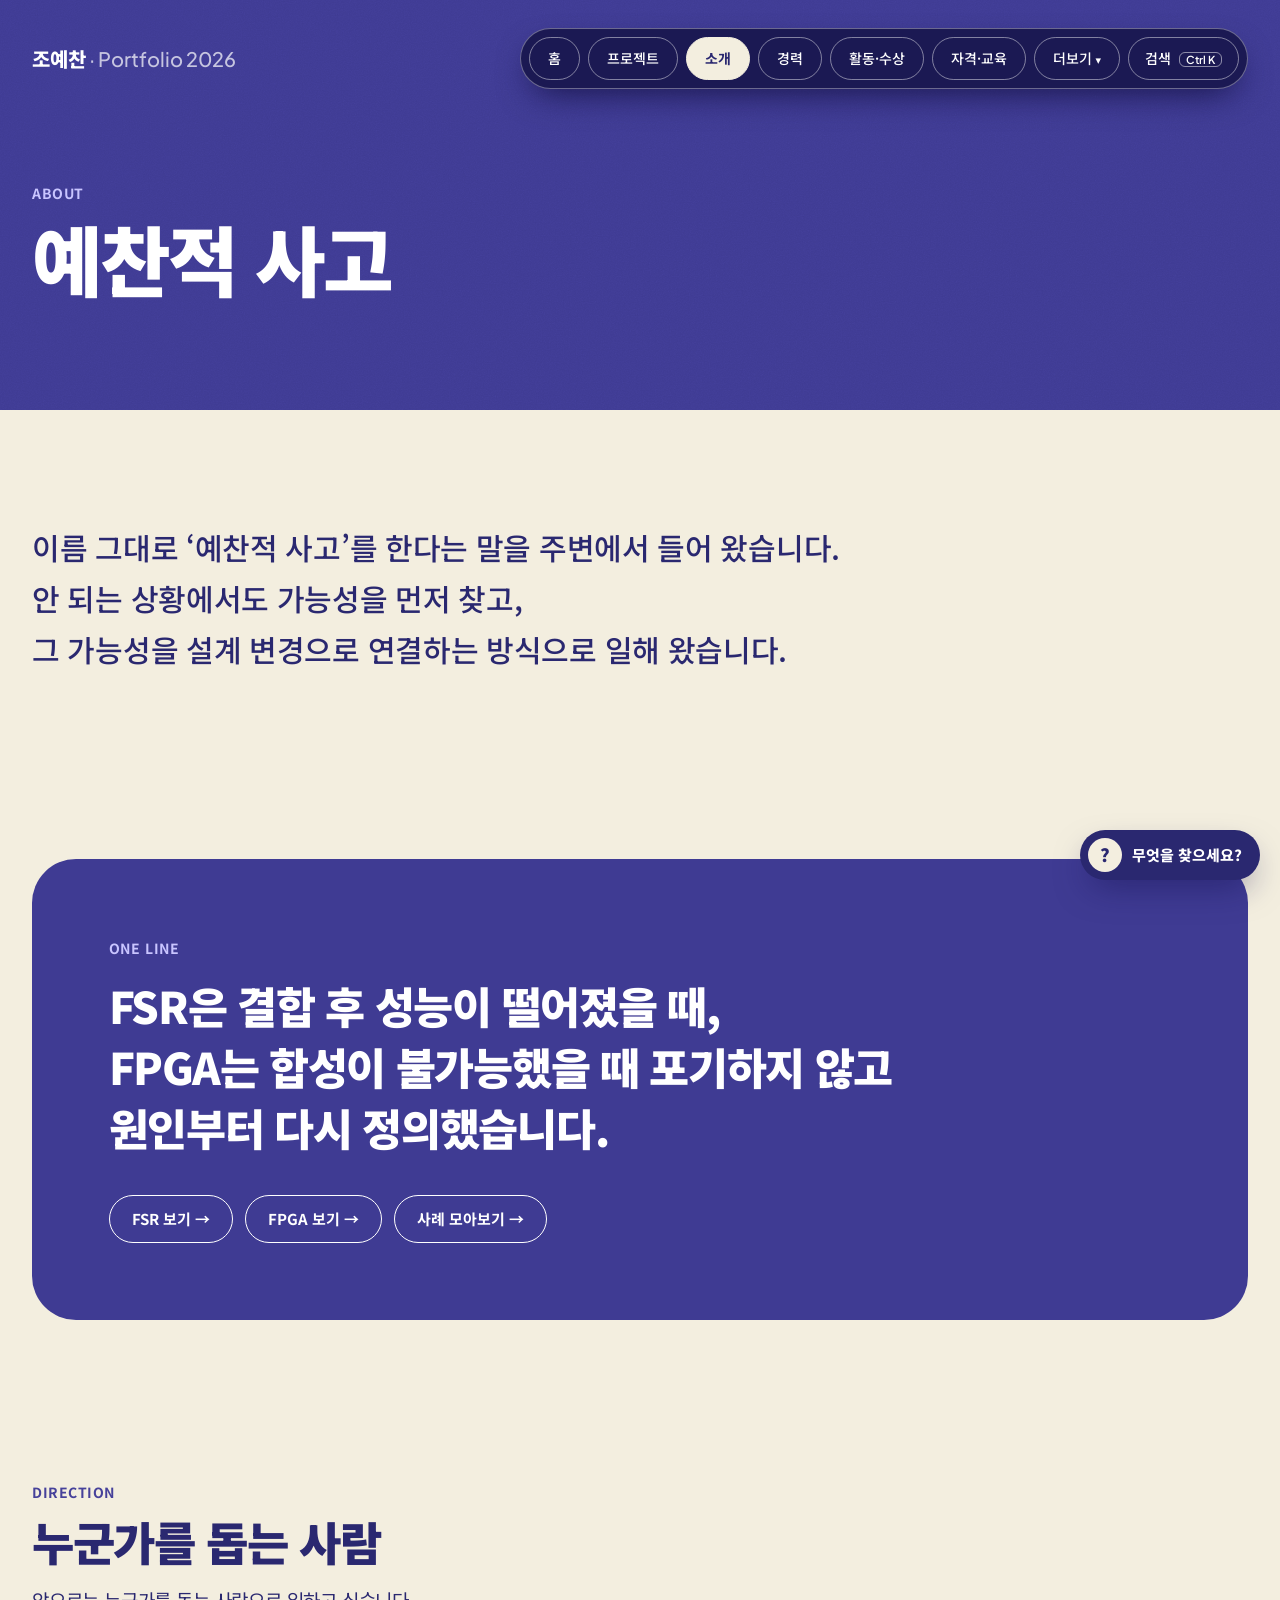
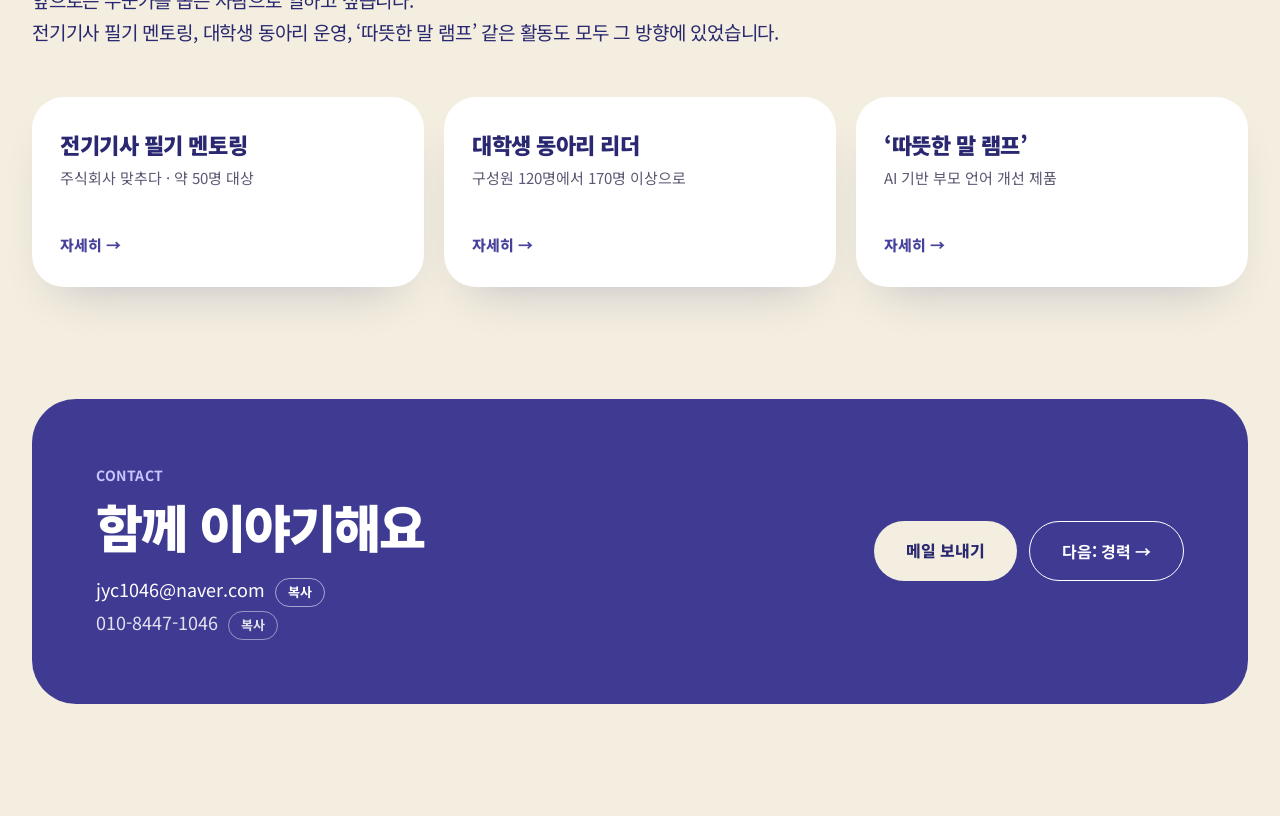
==== commit 4036e755: "Cache-bust assets so updated site shows immediately" ====
--- a/about.html
+++ b/about.html
@@ -7,14 +7,14 @@
 <meta name="description" content="RF·FPGA·반도체 소자·데이터 AI 프로젝트를 시뮬레이션과 실측으로 검증해 온 전기정보공학 학사 조예찬의 포트폴리오">
 <link rel="preconnect" href="https://fonts.googleapis.com">
 <link href="https://fonts.googleapis.com/css2?family=Noto+Sans+KR:wght@400;500;700;900&family=Plus+Jakarta+Sans:wght@500;700;800&display=swap" rel="stylesheet">
-<link rel="stylesheet" href="style.css">
-<link rel="stylesheet" href="extra.css">
+<link rel="stylesheet" href="style.css?v=20261123">
+<link rel="stylesheet" href="extra.css?v=20261123">
 </head>
 <body data-page="about">
 <div id="app"></div>
 <noscript>이 사이트는 JavaScript가 필요합니다.</noscript>
-<script src="data.js"></script>
-<script src="data-extra.js"></script>
-<script src="app.js"></script>
+<script src="data.js?v=20261123"></script>
+<script src="data-extra.js?v=20261123"></script>
+<script src="app.js?v=20261123"></script>
 </body>
 </html>
--- a/extra.css
+++ b/extra.css
@@ -180,3 +180,46 @@
 /* 홈 첫 화면 제목 */
 .hero h1.hv { font-size: clamp(22px, calc((100vw - 64px) / 13.8), 64px); line-height: 1.22; letter-spacing: -0.03em; margin: 28px 0 20px; }
 .hero .sub { max-width: 760px; margin: 0 0 18px; font-size: clamp(18px, 2.2vw, 28px); font-weight: 800; line-height: 1.45; letter-spacing: -0.02em; color: #fff; }
+
+/* 홈 프로필 사진: 더 크게 */
+.hero .who .avatar { width: clamp(112px, 14vw, 168px); height: clamp(112px, 14vw, 168px); object-position: center 10%; }
+.hero .who { gap: 20px; }
+
+/* 스크롤 진입 시 막대가 채워지는 효과 */
+.bar i.anim { transition: width 1.2s cubic-bezier(.2,.7,.2,1); }
+.bar i.anim + b, .bar i.anim ~ b { opacity: 0; transition: opacity .5s ease 1s; }
+.bar i.anim.on + b, .bar i.anim.on ~ b { opacity: 1; }
+/* 홈 제목과 태그 사이 간격 */
+.hero h1.hv + .lead, .hero h1.hv + .tags-w { margin-top: 8px; }
+.hero .tags-w { margin-top: 28px; }
+
+/* 안내 도우미 */
+#bot { position: fixed; right: 20px; bottom: 20px; z-index: 60; font-family: inherit; }
+#bot-fab { display: flex; align-items: center; gap: 10px; border: 0; border-radius: 999px; padding: 8px 18px 8px 8px; background: #2a2870; color: #fff; box-shadow: 0 14px 34px -10px rgba(20,16,80,.55); cursor: pointer; font: inherit; }
+#bot-fab span { display: grid; place-items: center; width: 34px; height: 34px; border-radius: 50%; background: #f3eedf; color: #2a2870; font-weight: 900; font-size: 18px; }
+#bot-fab b { font-size: 15px; font-weight: 800; }
+#bot.open #bot-fab { display: none; }
+#bot-panel { width: min(380px, calc(100vw - 32px)); max-height: min(560px, calc(100vh - 40px)); display: flex; flex-direction: column; background: #fff; border-radius: 22px; box-shadow: 0 30px 80px -20px rgba(20,16,80,.5); overflow: hidden; border: 1.5px solid #e6e3fa; }
+#bot-panel[hidden] { display: none; }
+#bot-panel header { display: flex; justify-content: space-between; align-items: flex-start; gap: 10px; padding: 16px 18px; background: #2a2870; color: #fff; }
+#bot-panel header b { display: block; font-size: 16px; font-weight: 900; }
+#bot-panel header small { font-size: 12.5px; opacity: .8; }
+#bot-x { border: 0; background: none; color: #fff; font-size: 26px; line-height: 1; cursor: pointer; padding: 0 4px; }
+#bot-log { flex: 1; overflow-y: auto; padding: 16px 16px 6px; display: flex; flex-direction: column; gap: 10px; background: #faf9fe; min-height: 160px; }
+.bm { max-width: 92%; padding: 10px 14px; border-radius: 16px; font-size: 14.5px; line-height: 1.55; color: #1c1b3a; }
+.bm p { margin: 0 0 6px; } .bm p:last-child { margin-bottom: 0; }
+.bm .bn { font-size: 12.5px; color: #5b5873; }
+.bm.bot { align-self: flex-start; background: #fff; border: 1.5px solid #e6e3fa; }
+.bm.me { align-self: flex-end; background: #3f3b93; color: #fff; }
+.bl { display: block; margin-top: 6px; padding: 8px 12px; border-radius: 12px; background: #f3f1fc; color: #2a2870; font-weight: 800; text-decoration: none; }
+.bl:hover, .bl:focus-visible { background: #e6e3fa; }
+.bl small { display: block; margin-top: 2px; font-weight: 500; font-size: 12.5px; color: #5b5873; }
+#bot-chips { display: flex; flex-wrap: wrap; gap: 6px; padding: 8px 16px 10px; background: #faf9fe; }
+#bot-chips:empty { display: none; }
+#bot-chips button { border: 1.5px solid #cfcaf2; background: #fff; color: #2a2870; border-radius: 999px; padding: 5px 12px; font: inherit; font-size: 13px; font-weight: 700; cursor: pointer; }
+#bot-chips button:hover { background: #f3f1fc; }
+#bot-form { display: flex; gap: 8px; padding: 12px 14px; border-top: 1.5px solid #ece9f8; background: #fff; }
+#bot-form input { flex: 1; min-width: 0; border: 1.5px solid #cfcaf2; border-radius: 12px; padding: 10px 12px; font: inherit; font-size: 14.5px; }
+#bot-form button { border: 0; border-radius: 12px; padding: 0 16px; background: #2a2870; color: #fff; font: inherit; font-weight: 800; cursor: pointer; }
+@media (max-width: 520px) { #bot { right: 12px; bottom: 12px; } #bot-fab b { display: none; } #bot-fab { padding: 8px; } }
+@media print { #bot { display: none; } }
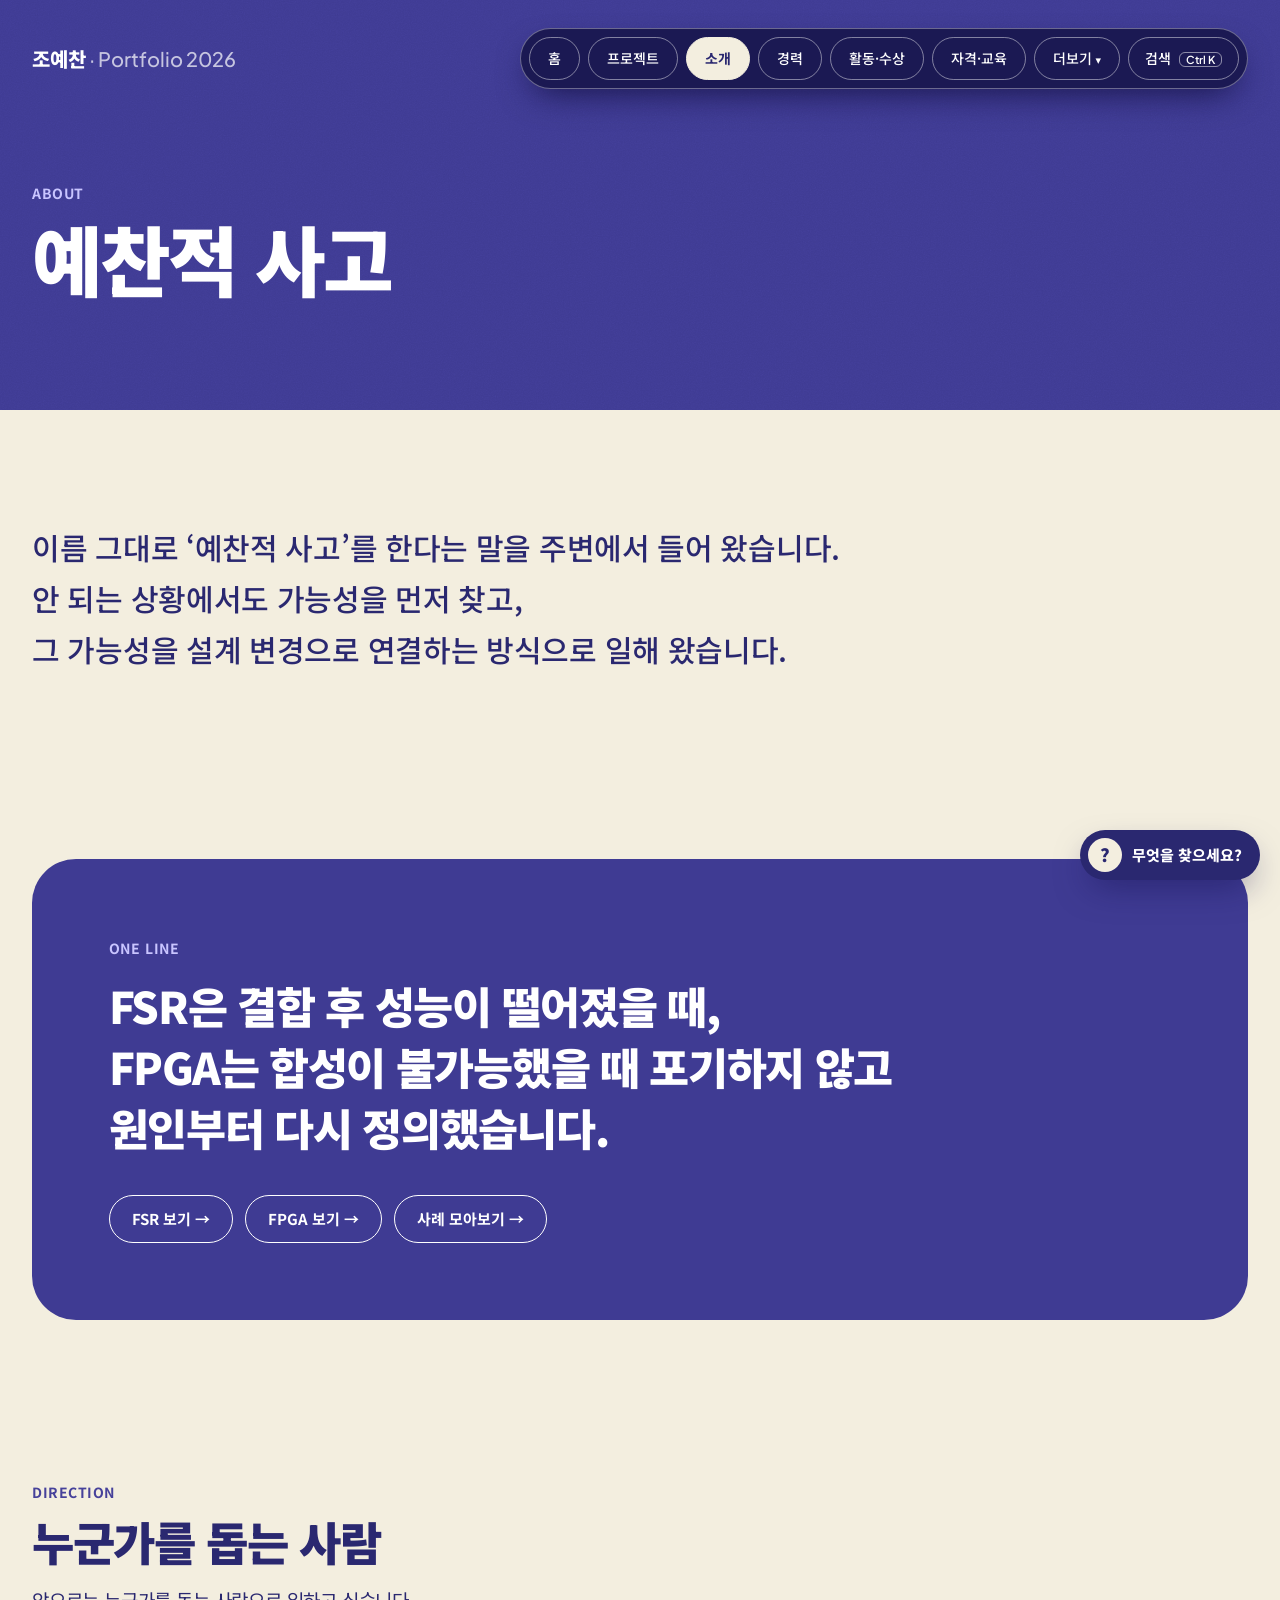
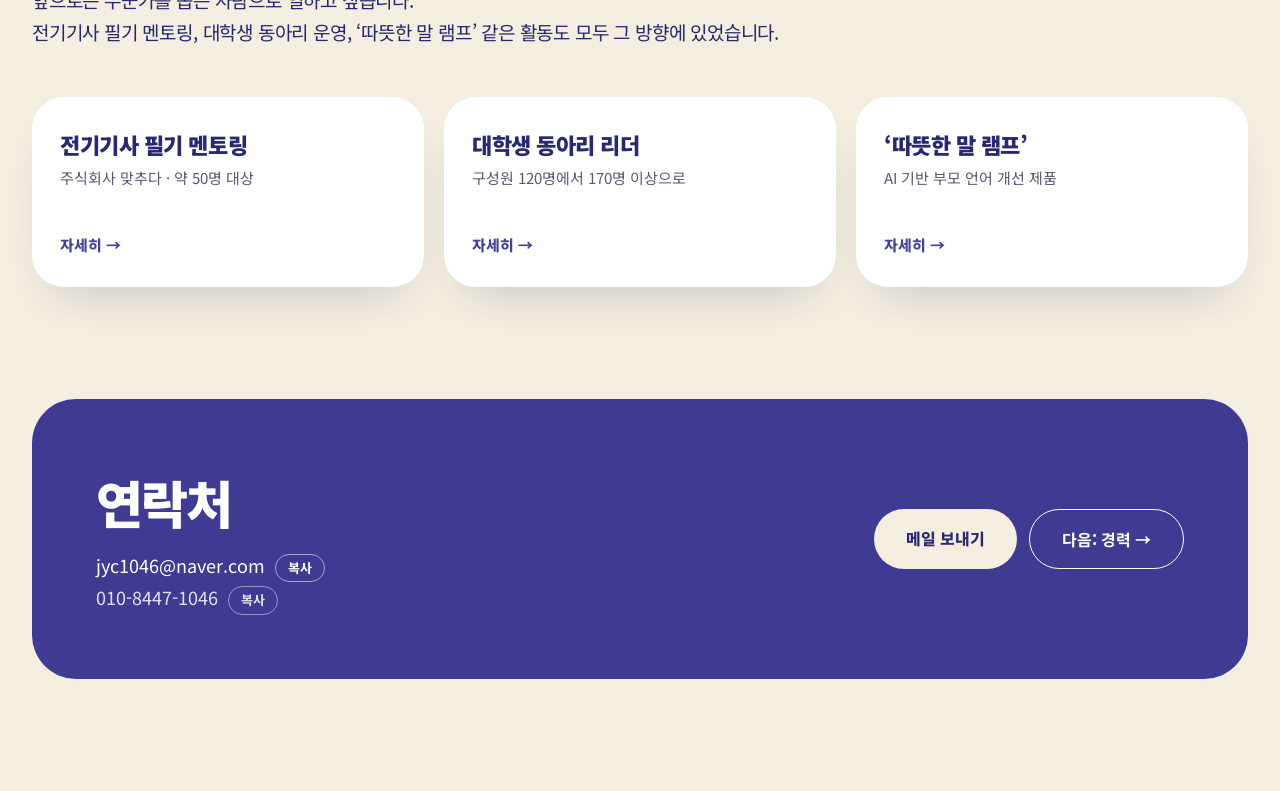
==== commit 4ba9d41c: "Simplify portfolio home and show projects inline" ====
--- a/about.html
+++ b/about.html
@@ -8,13 +8,13 @@
 <link rel="preconnect" href="https://fonts.googleapis.com">
 <link href="https://fonts.googleapis.com/css2?family=Noto+Sans+KR:wght@400;500;700;900&family=Plus+Jakarta+Sans:wght@500;700;800&display=swap" rel="stylesheet">
 <link rel="stylesheet" href="style.css?v=20261123">
-<link rel="stylesheet" href="extra.css?v=20261123">
+<link rel="stylesheet" href="extra.css?v=portfolio-2">
 </head>
 <body data-page="about">
 <div id="app"></div>
 <noscript>이 사이트는 JavaScript가 필요합니다.</noscript>
-<script src="data.js?v=20261123"></script>
-<script src="data-extra.js?v=20261123"></script>
-<script src="app.js?v=20261123"></script>
+<script src="data.js?v=portfolio-2"></script>
+<script src="data-extra.js?v=portfolio-2"></script>
+<script src="app.js?v=portfolio-2"></script>
 </body>
-</html>+</html>
--- a/extra.css
+++ b/extra.css
@@ -223,3 +223,60 @@
 #bot-form button { border: 0; border-radius: 12px; padding: 0 16px; background: #2a2870; color: #fff; font: inherit; font-weight: 800; cursor: pointer; }
 @media (max-width: 520px) { #bot { right: 12px; bottom: 12px; } #bot-fab b { display: none; } #bot-fab { padding: 8px; } }
 @media print { #bot { display: none; } }
+
+
+/* Home */
+.home-hero { padding: 42px 0 44px; }
+.home-profile { display: flex; align-items: center; gap: 18px; }
+.home-profile .avatar { flex: 0 0 64px; width: 64px; height: 64px; }
+.home-profile h1 { margin: 0; font-size: clamp(32px, 5vw, 54px); line-height: 1.16; }
+.home-profile p { margin-top: 5px; color: #e6e3fa; font-size: 15px; }
+.home-hero .lead { max-width: 740px; margin: 22px 0; color: #fff; line-height: 1.7; }
+.home-links { display: flex; gap: 10px; flex-wrap: wrap; }
+.home-links .btn { padding: 10px 20px; }
+section.home-projects, section.home-career { padding: 40px 0 54px; }
+.home-projects h2.t, .home-career h2.t { margin: 0 0 20px; }
+.project-list { border-top: 1px solid var(--line); }
+.project-entry { border-bottom: 1px solid var(--line); }
+.project-trigger { display: flex; align-items: center; justify-content: space-between; gap: 16px; padding: 19px 12px; color: var(--ink); cursor: pointer; list-style: none; }
+.project-trigger::-webkit-details-marker { display: none; }
+.project-trigger:hover, .project-entry[open] > .project-trigger { background: #f5f3fe; }
+.project-preview strong { display: block; font-size: clamp(18px, 2.1vw, 24px); line-height: 1.45; letter-spacing: -.02em; }
+.project-preview > span { display: block; margin-top: 4px; color: var(--muted); font-size: 15px; }
+.project-toggle { display: grid; flex: 0 0 32px; width: 32px; height: 32px; place-items: center; border: 1px solid var(--line); border-radius: 50%; font-size: 22px; line-height: 1; background: #fff; }
+.project-toggle::before { content: "+"; }
+.project-entry[open] > .project-trigger .project-toggle::before { content: "−"; }
+.project-body { padding: 18px 12px 28px; }
+.project-meta { display: flex; flex-wrap: wrap; gap: 4px 16px; color: var(--muted); font-size: 14px; }
+.project-role { margin-top: 10px; }
+.project-role strong, .project-verify strong { color: var(--ink); margin-right: 6px; }
+.project-story { display: grid; grid-template-columns: repeat(3, minmax(0, 1fr)); gap: 12px; margin: 18px 0; }
+.project-stage { padding: 16px; border: 1px solid var(--line); border-radius: 14px; background: #f9f8fd; }
+.project-stage:last-child { border-color: #c6e3d4; background: #f2faf6; }
+.project-stage dt { margin-bottom: 5px; color: var(--ink); font-weight: 800; }
+.project-stage dd { margin: 0; }
+.project-verify { color: var(--muted); font-size: 15px; }
+.project-evidence { margin-top: 18px; padding: 12px 16px; border: 1px solid var(--line); border-radius: 12px; }
+.project-evidence > summary { color: var(--ink); font-weight: 800; cursor: pointer; }
+.project-evidence-body { padding-top: 14px; }
+.project-evidence-body h4 { margin: 0 0 12px; font-size: 18px; color: var(--ink); }
+.project-evidence-body section.sec { padding: 24px 0 0; }
+.project-evidence-body section.sec > .wrap { padding: 0; }
+.project-evidence-body .qa, .project-limits { margin-top: 22px; }
+.project-evidence-body .btns { margin-top: 16px; }
+.project-evidence-body .btn { font-family: inherit; background: #fff; cursor: pointer; }
+.gph-button { width: 100%; padding: 0; border: 0; color: inherit; cursor: zoom-in; }
+.row .bd h3 { font-size: clamp(18px, 2.1vw, 28px); color: var(--ink); line-height: 1.35; }
+.home-resources { display: flex; flex-wrap: wrap; gap: 10px 24px; padding-top: 16px; padding-bottom: 16px; color: var(--ink); font-size: 15px; font-weight: 700; }
+.home-resources a { text-decoration: underline; text-underline-offset: 4px; }
+@media (max-width: 760px) {
+  .project-story { grid-template-columns: 1fr; }
+}
+@media (max-width: 520px) {
+  .home-hero { padding: 30px 0 34px; }
+  .home-hero .lead { font-size: 16px; }
+  .home-links .btn { padding: 8px 14px; font-size: 14px; }
+  section.home-projects, section.home-career { padding: 30px 0 38px; }
+  .project-trigger, .project-body { padding-left: 6px; padding-right: 6px; }
+  .project-evidence { padding: 10px; }
+}
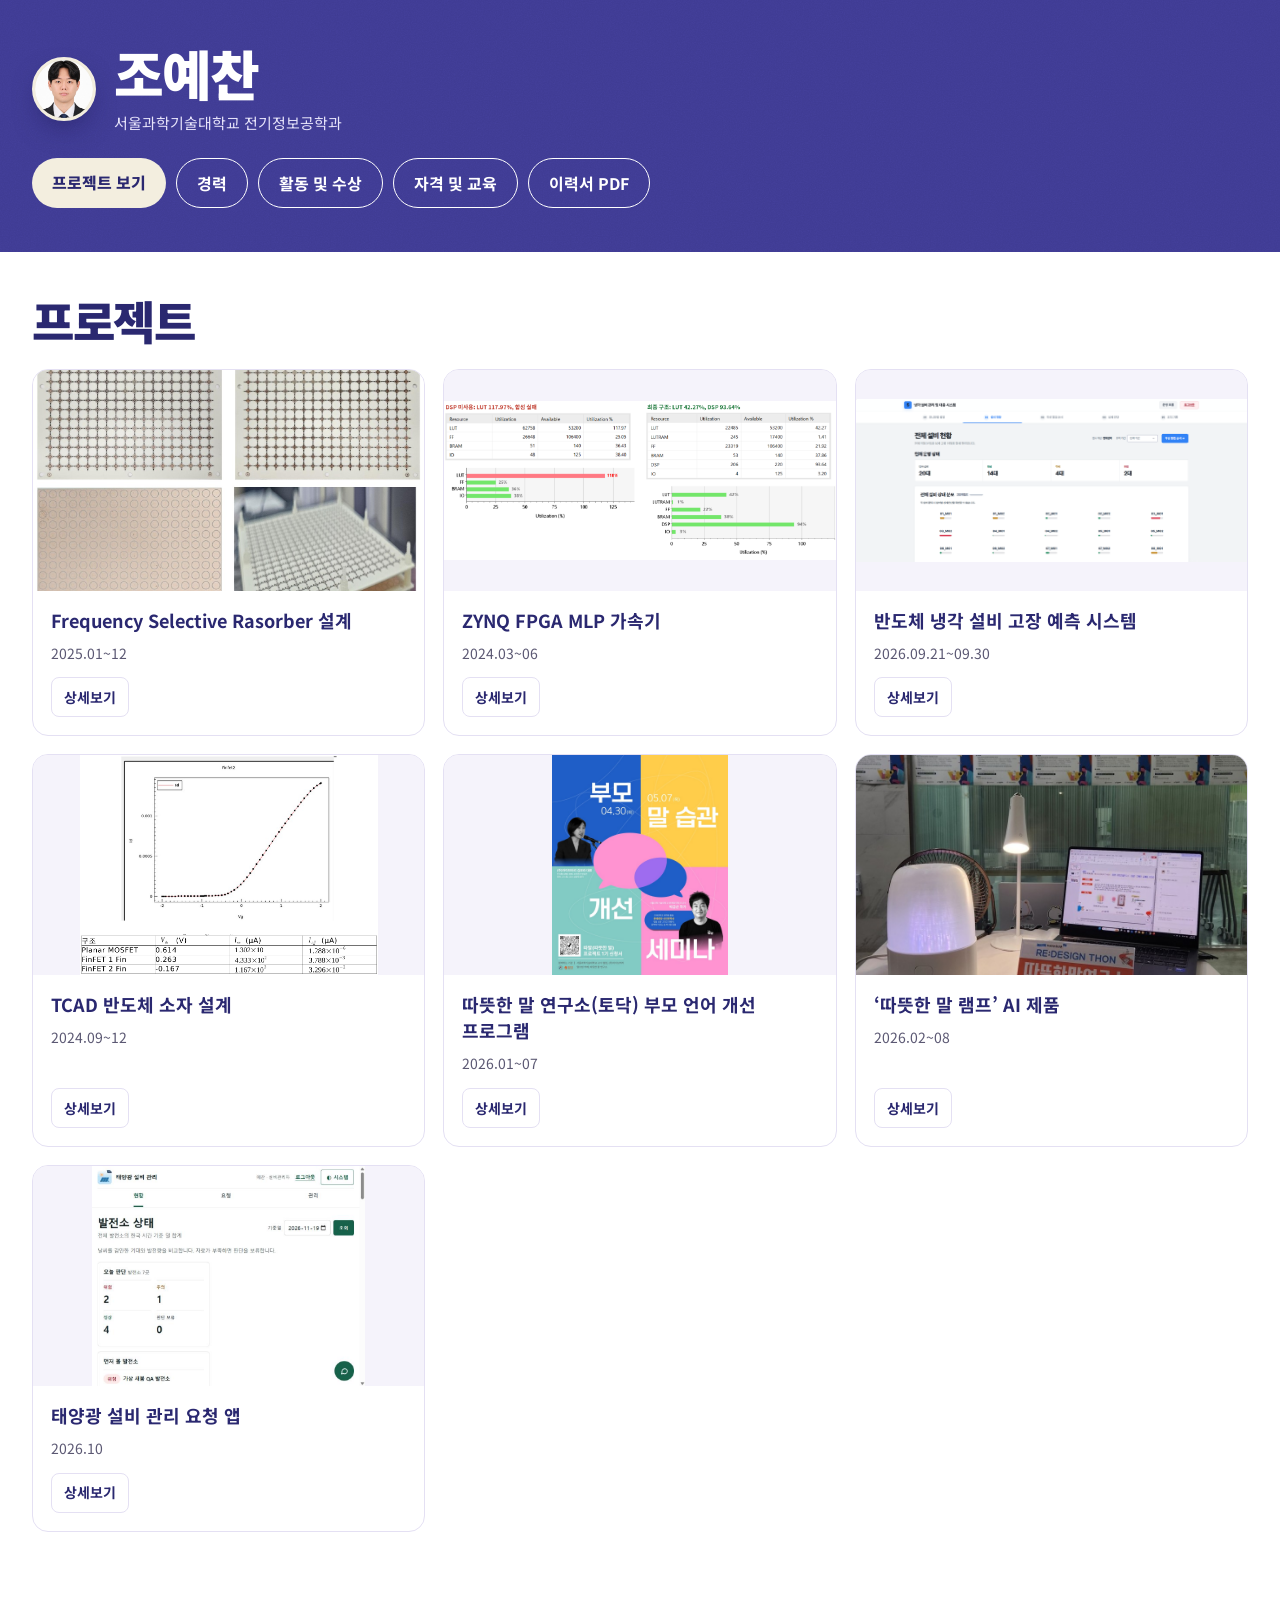
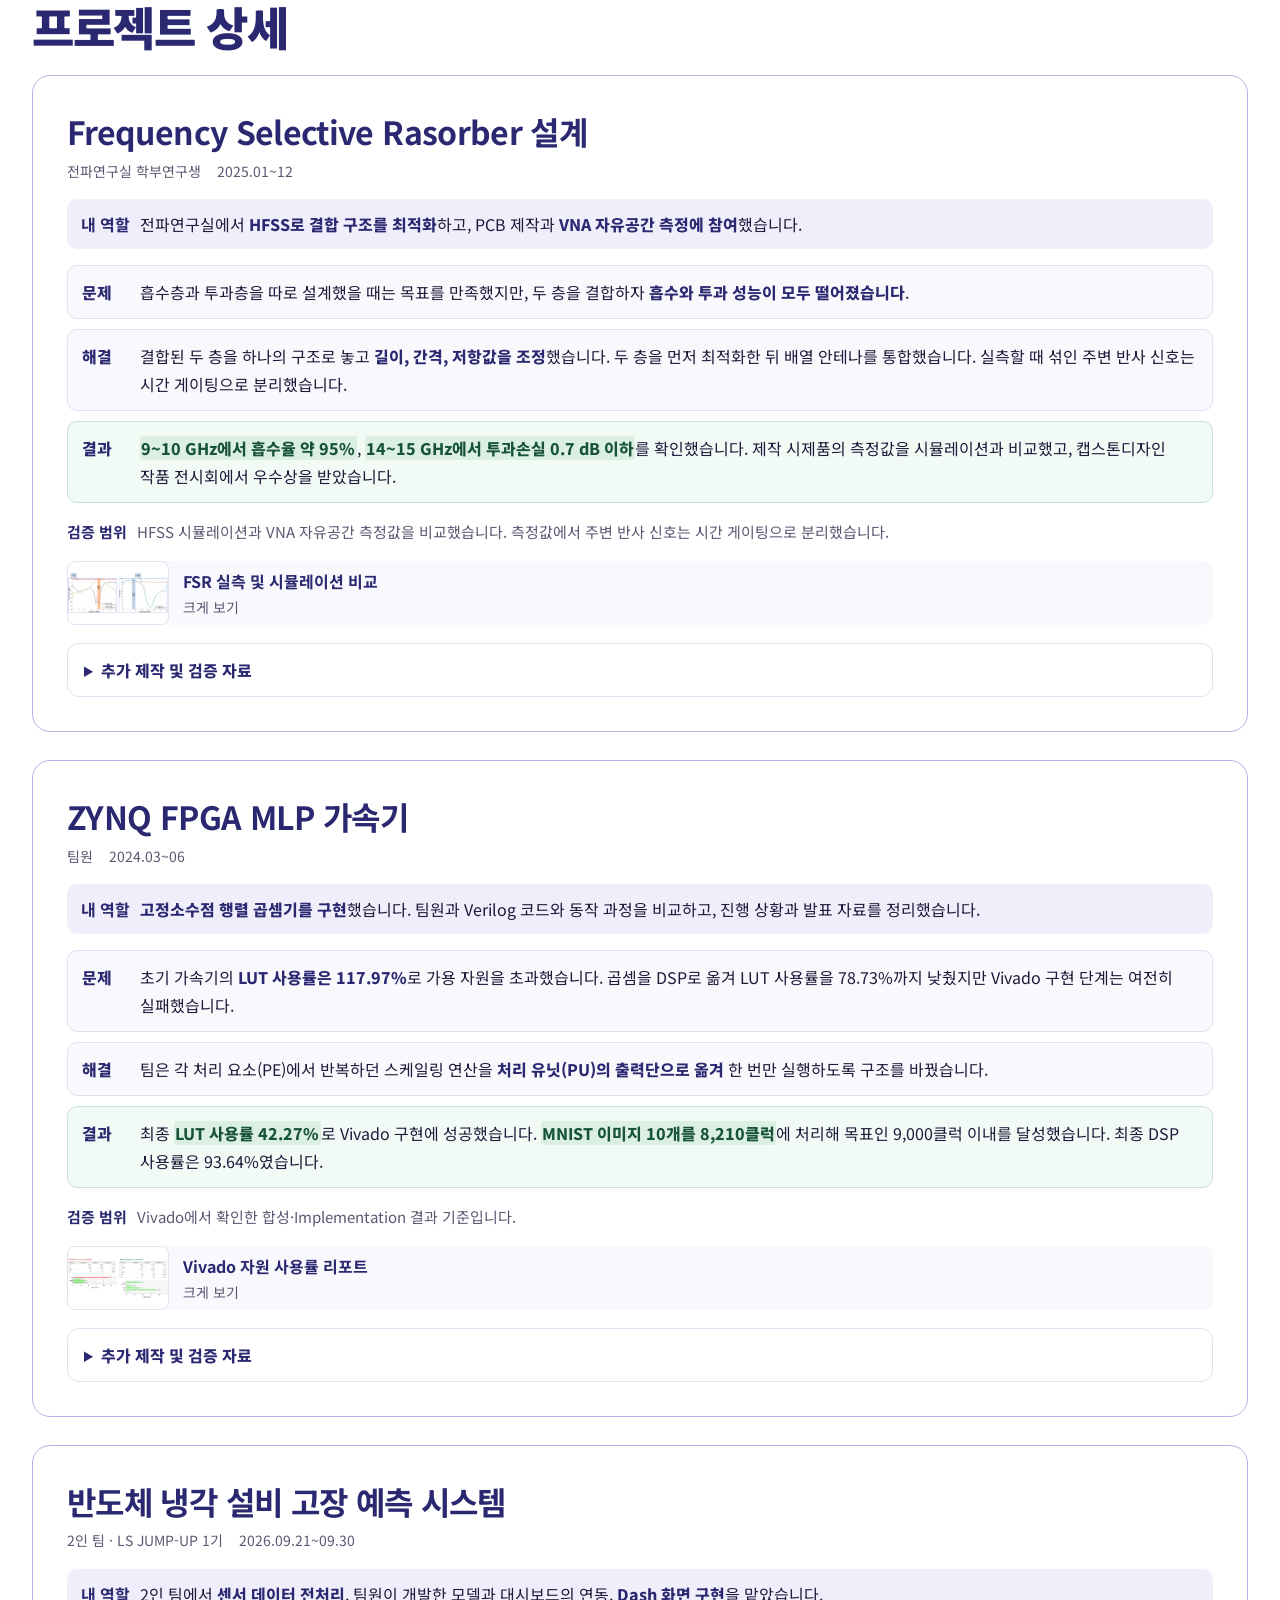
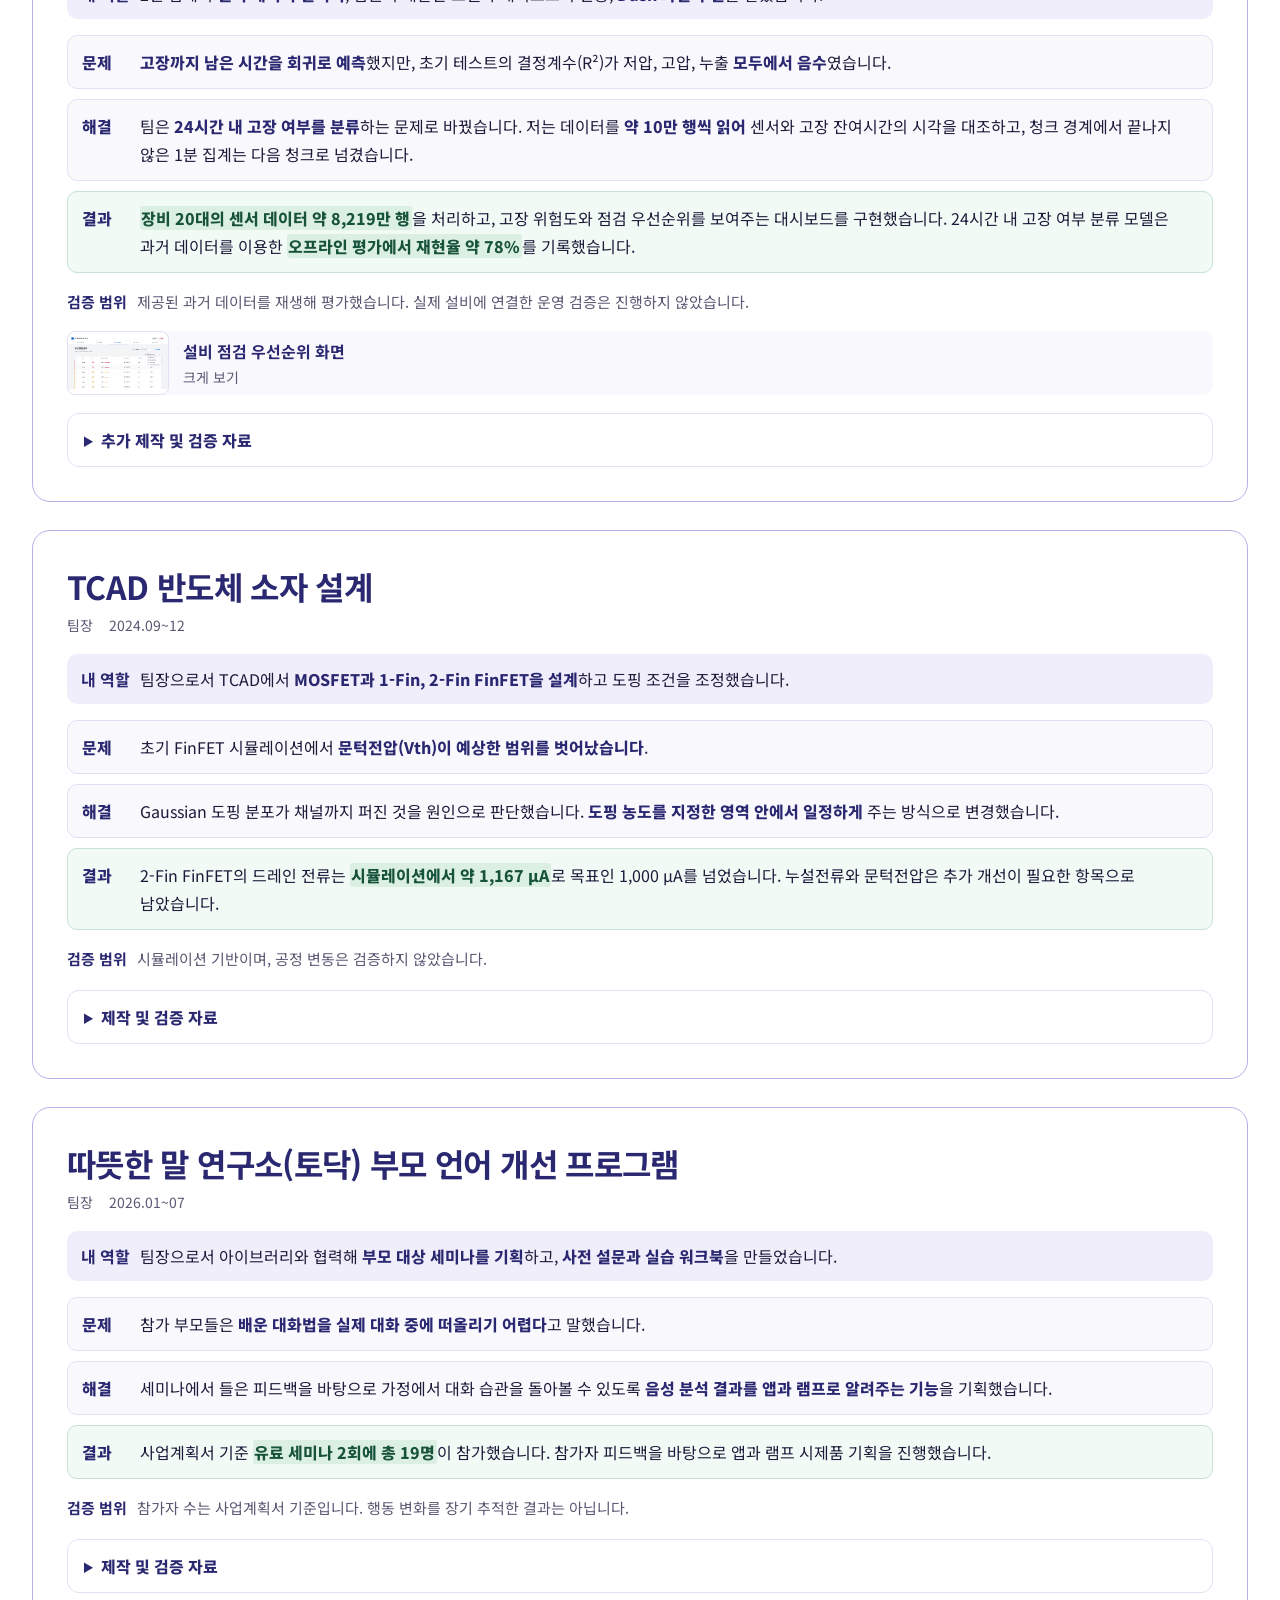
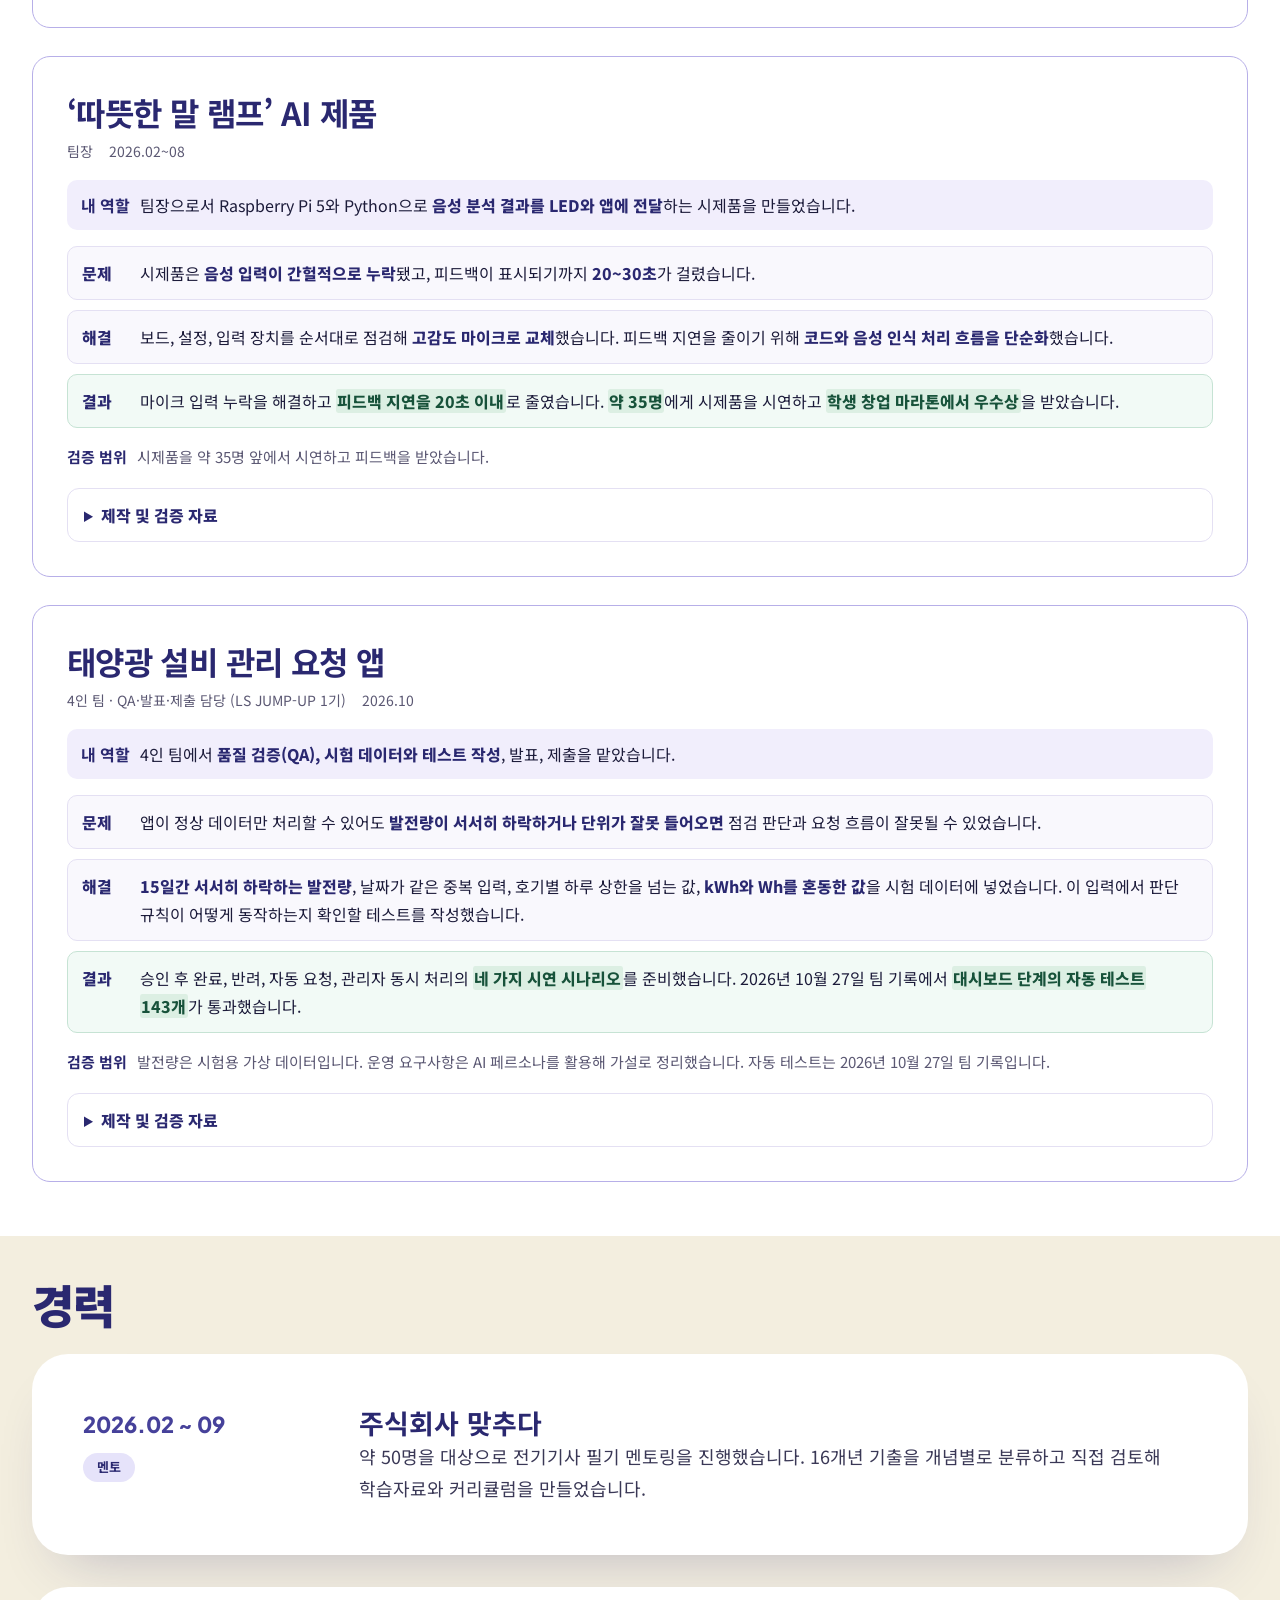
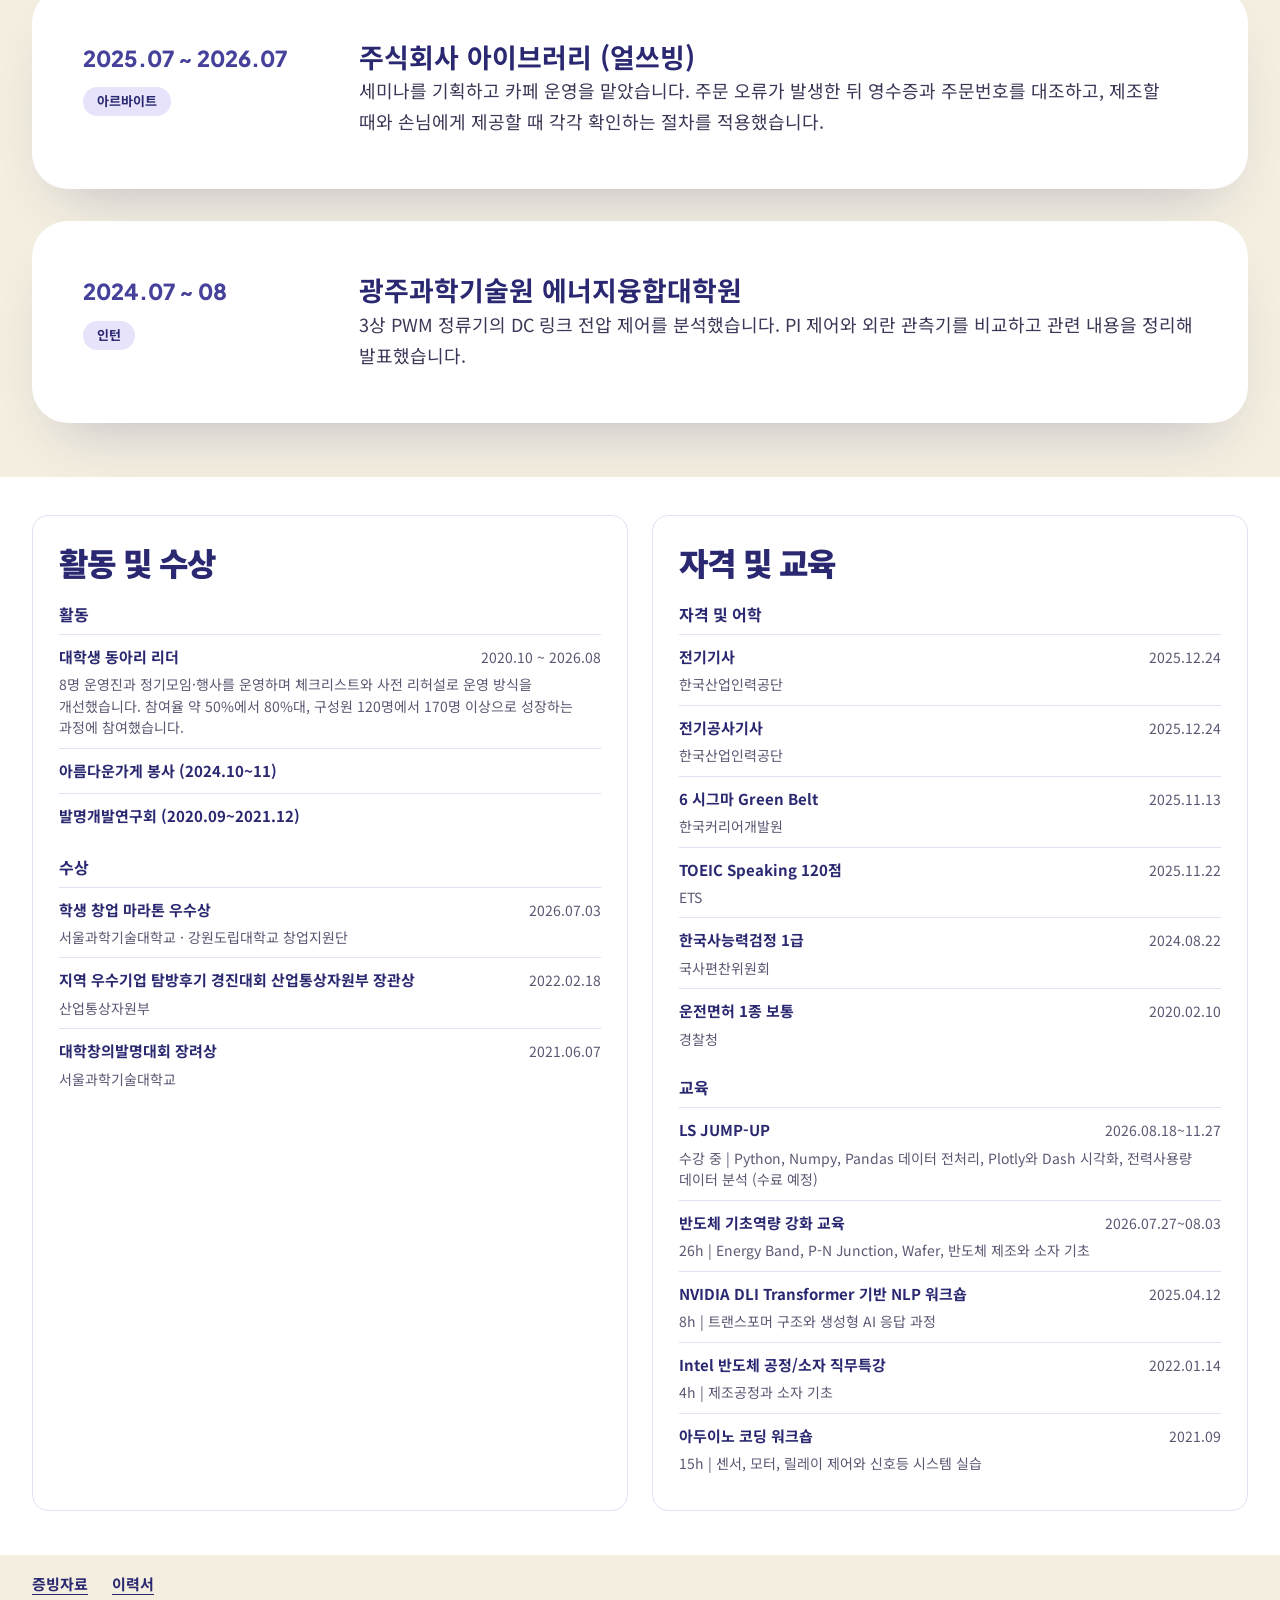
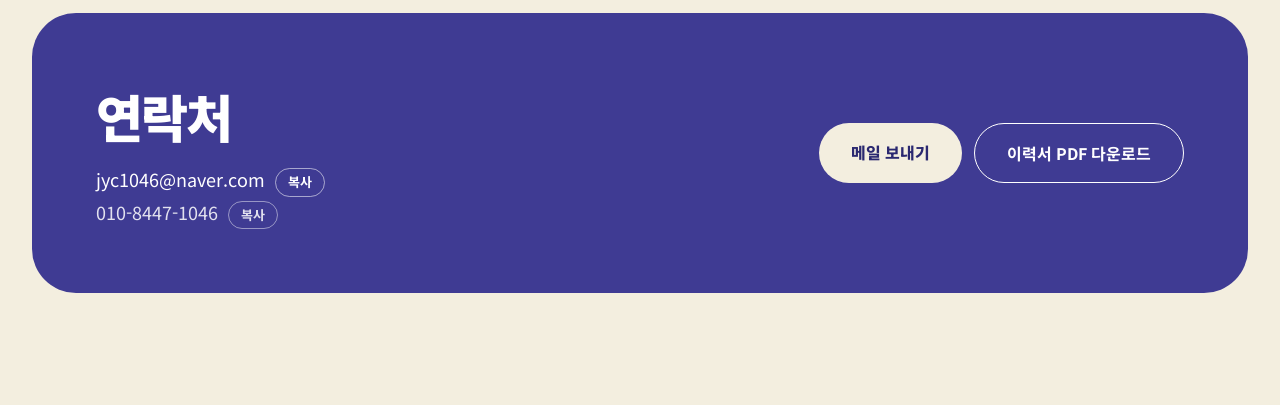
==== commit 37112e1e: "Show activities and credentials on the portfolio home" ====
--- a/about.html
+++ b/about.html
@@ -15,6 +15,6 @@
 <noscript>이 사이트는 JavaScript가 필요합니다.</noscript>
 <script src="data.js?v=portfolio-2"></script>
 <script src="data-extra.js?v=portfolio-2"></script>
-<script src="app.js?v=portfolio-2"></script>
+<script src="app.js?v=portfolio-7"></script>
 </body>
 </html>
--- a/extra.css
+++ b/extra.css
@@ -231,31 +231,51 @@
 .home-profile .avatar { flex: 0 0 64px; width: 64px; height: 64px; }
 .home-profile h1 { margin: 0; font-size: clamp(32px, 5vw, 54px); line-height: 1.16; }
 .home-profile p { margin-top: 5px; color: #e6e3fa; font-size: 15px; }
-.home-hero .lead { max-width: 740px; margin: 22px 0; color: #fff; line-height: 1.7; }
-.home-links { display: flex; gap: 10px; flex-wrap: wrap; }
+.home-links { display: flex; gap: 10px; flex-wrap: wrap; margin-top: 22px; }
 .home-links .btn { padding: 10px 20px; }
 section.home-projects, section.home-career { padding: 40px 0 54px; }
 .home-projects h2.t, .home-career h2.t { margin: 0 0 20px; }
-.project-list { border-top: 1px solid var(--line); }
-.project-entry { border-bottom: 1px solid var(--line); }
-.project-trigger { display: flex; align-items: center; justify-content: space-between; gap: 16px; padding: 19px 12px; color: var(--ink); cursor: pointer; list-style: none; }
-.project-trigger::-webkit-details-marker { display: none; }
-.project-trigger:hover, .project-entry[open] > .project-trigger { background: #f5f3fe; }
-.project-preview strong { display: block; font-size: clamp(18px, 2.1vw, 24px); line-height: 1.45; letter-spacing: -.02em; }
-.project-preview > span { display: block; margin-top: 4px; color: var(--muted); font-size: 15px; }
-.project-toggle { display: grid; flex: 0 0 32px; width: 32px; height: 32px; place-items: center; border: 1px solid var(--line); border-radius: 50%; font-size: 22px; line-height: 1; background: #fff; }
-.project-toggle::before { content: "+"; }
-.project-entry[open] > .project-trigger .project-toggle::before { content: "−"; }
-.project-body { padding: 18px 12px 28px; }
-.project-meta { display: flex; flex-wrap: wrap; gap: 4px 16px; color: var(--muted); font-size: 14px; }
-.project-role { margin-top: 10px; }
-.project-role strong, .project-verify strong { color: var(--ink); margin-right: 6px; }
-.project-story { display: grid; grid-template-columns: repeat(3, minmax(0, 1fr)); gap: 12px; margin: 18px 0; }
-.project-stage { padding: 16px; border: 1px solid var(--line); border-radius: 14px; background: #f9f8fd; }
+.project-grid { --project-columns: 3; display: grid; grid-template-columns: repeat(var(--project-columns), minmax(0, 1fr)); gap: 18px; }
+.project-preview-card { min-width: 0; display: flex; flex-direction: column; overflow: hidden; border: 1px solid var(--line); border-radius: 16px; background: #fff; }
+.project-preview-media { aspect-ratio: 16 / 9; background: #f5f3fb; overflow: hidden; }
+.project-preview-media img { display: block; width: 100%; height: 100%; object-fit: contain; }
+.project-preview-media.is-photo img { object-fit: cover; }
+.project-preview-body { display: flex; flex-direction: column; flex: 1; gap: 8px; padding: 16px 18px 18px; }
+.project-preview-body h3 { margin: 0; color: var(--ink); font-size: 18px; line-height: 1.45; }
+.project-preview-body p { margin: 0 0 4px; color: var(--muted); font-size: 14px; }
+.project-preview-link { display: inline-flex; align-items: center; align-self: flex-start; min-height: 40px; padding: 6px 12px; border: 1px solid var(--line); border-radius: 8px; background: #fff; color: var(--ink); font: inherit; font-size: 14px; font-weight: 700; text-decoration: none; cursor: pointer; }
+.project-preview-link { margin-top: auto; }
+.project-preview-link:hover { background: #eee9fb; opacity: 1; }
+section.project-details { padding: 12px 0 54px; }
+.project-details h2.t { margin: 0 0 20px; }
+.project-chapter { padding: clamp(20px, 3vw, 34px); scroll-margin-top: 18px; border: 1px solid #b7afe8; border-radius: 18px; background: #fff; }
+.project-chapter + .project-chapter { margin-top: clamp(18px, 2.5vw, 28px); }
+.project-chapter-header h3 { margin: 0; color: var(--ink); font-size: clamp(21px, 3vw, 32px); line-height: 1.32; letter-spacing: -.02em; }
+.project-meta { display: flex; flex-wrap: wrap; gap: 4px 16px; margin-top: 6px; color: var(--muted); font-size: 14px; }
+.project-role { display: flex; align-items: baseline; gap: 10px; margin-top: 16px; padding: 11px 14px; border-radius: 10px; background: #f1eefc; }
+.project-role > strong { flex: none; color: var(--ink); }
+.project-story { display: grid; gap: 10px; margin: 16px 0; }
+.project-stage { display: grid; grid-template-columns: 48px minmax(0, 1fr); gap: 10px; padding: 12px 14px; border: 1px solid var(--line); border-radius: 10px; background: #f9f8fd; }
 .project-stage:last-child { border-color: #c6e3d4; background: #f2faf6; }
-.project-stage dt { margin-bottom: 5px; color: var(--ink); font-weight: 800; }
+.project-stage dt { color: var(--ink); font-weight: 800; }
 .project-stage dd { margin: 0; }
+.project-key { color: var(--ink); font-weight: 800; }
+.project-stage:last-child .project-key { padding: 0 .08em; border-radius: .15em; background: #dcefe3; color: #17523a; box-decoration-break: clone; -webkit-box-decoration-break: clone; }
 .project-verify { color: var(--muted); font-size: 15px; }
+.project-verify strong { margin-right: 6px; color: var(--ink); }
+.project-proof { margin-top: 16px; }
+.proof-button { display: flex; gap: 14px; align-items: center; border-radius: 10px; background: #f9f8fd; color: var(--ink); font: inherit; text-align: left; }
+.proof-button img { flex: 0 0 102px; width: 102px; height: 64px; object-fit: contain; border: 1px solid var(--line); border-radius: 8px; background: #fff; }
+.proof-button span { padding: 4px 8px 4px 0; font-weight: 700; }
+.proof-button small { display: block; color: var(--muted); font-size: 14px; font-weight: 400; }
+.proof-button:hover { background: #f1eefc; }
+@media (prefers-reduced-motion: no-preference) {
+  .project-chapter > .project-chapter-header { animation: project-title-in .28s ease-out; }
+  @keyframes project-title-in {
+    from { transform: translateY(5px); }
+    to { transform: translateY(0); }
+  }
+}
 .project-evidence { margin-top: 18px; padding: 12px 16px; border: 1px solid var(--line); border-radius: 12px; }
 .project-evidence > summary { color: var(--ink); font-weight: 800; cursor: pointer; }
 .project-evidence-body { padding-top: 14px; }
@@ -265,18 +285,35 @@
 .project-evidence-body .qa, .project-limits { margin-top: 22px; }
 .project-evidence-body .btns { margin-top: 16px; }
 .project-evidence-body .btn { font-family: inherit; background: #fff; cursor: pointer; }
-.gph-button { width: 100%; padding: 0; border: 0; color: inherit; cursor: zoom-in; }
+.gph-button { width: 100%; padding: 0; border: 0; cursor: zoom-in; }
 .row .bd h3 { font-size: clamp(18px, 2.1vw, 28px); color: var(--ink); line-height: 1.35; }
+.home-records { padding: 38px 0 44px; background: #fff; }
+.home-records-grid { display: grid; grid-template-columns: repeat(2, minmax(0, 1fr)); gap: 24px; }
+.home-records-grid > section { padding: clamp(15px, 2.4vw, 26px); border: 1px solid var(--line); border-radius: 16px; scroll-margin-top: 18px; }
+.home-records h2.t { margin: 0 0 18px; font-size: clamp(22px, 2.8vw, 32px); color: var(--ink); }
+.home-records h3 { margin: 14px 0 6px; color: var(--ink); font-size: 16px; }
+.home-records ul { margin: 0; padding: 0; list-style: none; }
+.home-record { padding: 9px 0; border-top: 1px solid var(--line); }
+.home-record > div { display: flex; flex-wrap: wrap; justify-content: space-between; align-items: baseline; gap: 2px 12px; }
+.home-record strong { font-size: 15px; color: var(--ink); }
+.home-record-date, .home-record p { color: var(--muted); font-size: 14px; line-height: 1.55; }
+.home-record p { margin: 4px 0 0; }
+@media (max-width: 770px) {
+  .home-records-grid { grid-template-columns: 1fr; }
+}
 .home-resources { display: flex; flex-wrap: wrap; gap: 10px 24px; padding-top: 16px; padding-bottom: 16px; color: var(--ink); font-size: 15px; font-weight: 700; }
 .home-resources a { text-decoration: underline; text-underline-offset: 4px; }
-@media (max-width: 760px) {
-  .project-story { grid-template-columns: 1fr; }
+@media (max-width: 850px) {
+  .project-grid { --project-columns: 2; }
 }
 @media (max-width: 520px) {
   .home-hero { padding: 30px 0 34px; }
-  .home-hero .lead { font-size: 16px; }
   .home-links .btn { padding: 8px 14px; font-size: 14px; }
   section.home-projects, section.home-career { padding: 30px 0 38px; }
-  .project-trigger, .project-body { padding-left: 6px; padding-right: 6px; }
+  .project-grid { --project-columns: 1; gap: 14px; }
+  .project-chapter { padding: 15px; }
+  .project-role { display: block; }
+  .project-role > strong { display: block; margin-bottom: 3px; }
+  .project-stage { grid-template-columns: 1fr; gap: 3px; }
   .project-evidence { padding: 10px; }
 }
